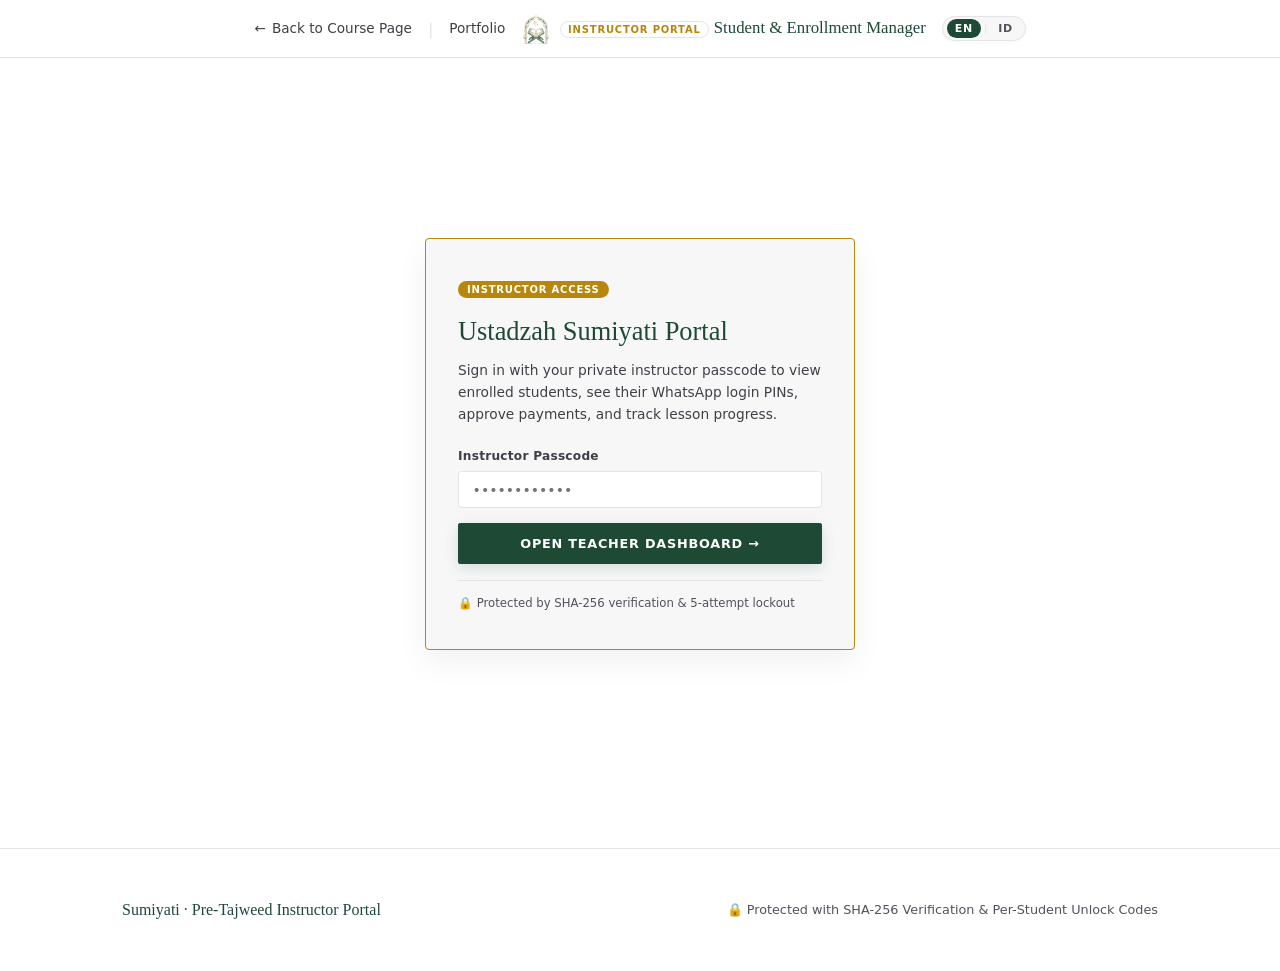
==== admin.html @ 85ea6e1b "Update brand logo to ornate emerald-and-gold mihrab Qur'an emblem across all pages and certificate" ====
<!doctype html>
<html lang="en">
<head>
  <meta charset="UTF-8" />
  <meta name="viewport" content="width=device-width, initial-scale=1.0, viewport-fit=cover" />
  <title id="adminPageTitle">Instructor Dashboard · Pre-Tajweed Class · Sumiyati</title>
  <meta name="robots" content="noindex, nofollow, noarchive" />
  <meta name="referrer" content="strict-origin-when-cross-origin" />
  <meta http-equiv="X-Content-Type-Options" content="nosniff" />
  <meta http-equiv="Content-Security-Policy" content="default-src 'self'; script-src 'self' 'unsafe-inline'; style-src 'self' 'unsafe-inline' https://fonts.googleapis.com; font-src 'self' https://fonts.gstatic.com; img-src 'self' data: https:; connect-src 'self' https://*.supabase.co https://ntfy.sh; frame-ancestors 'none'; base-uri 'self';" />
  <link rel="icon" type="image/png" href="sumiyati-logo.png" />
  <link rel="preconnect" href="https://fonts.googleapis.com" />
  <link rel="preconnect" href="https://fonts.gstatic.com" crossorigin />
  <link href="https://fonts.googleapis.com/css2?family=Amiri:ital,wght@0,400;0,700;1,400&family=Fraunces:ital,opsz,wght@0,9..144,300;0,9..144,400;0,9..144,600;1,9..144,300;1,9..144,400&family=Inter:wght@300;400;500;600&display=swap" rel="stylesheet" />
  <link rel="stylesheet" href="style.css?v=2" />
</head>
<body class="course-page">

  <!-- Top Navigation -->
  <header class="course-nav">
    <div class="wrap course-nav-inner">
      <div style="display:flex;align-items:center;gap:1rem;">
        <a href="tahsin-tajweed.html" class="back-link">
          <span class="back-arrow" aria-hidden="true">←</span>
          <span id="navBackCourse">Back to Course Page</span>
        </a>
        <span style="color:var(--border);">|</span>
        <a href="index.html" class="back-link" id="navBackHome">Portfolio</a>
      </div>

      <div class="course-header-title" style="display:flex;align-items:center;gap:.55rem;"><img src="sumiyati-logo.png" alt="Sumiyati Logo" style="width:30px;height:30px;object-fit:contain;" /><div>
        <span class="course-tag" id="adminTag">Instructor Portal</span>
        <span class="course-brand" id="adminBrand">Student &amp; Enrollment Manager</span></div></div>

      <div class="header-actions">
        <div class="lang-switcher" role="group" aria-label="Language Switcher">
          <button type="button" class="lang-btn" data-lang="en" onclick="setGlobalLang('en')">EN</button>
          <span class="lang-sep">|</span>
          <button type="button" class="lang-btn" data-lang="id" onclick="setGlobalLang('id')">ID</button>
        </div>
        <button type="button" id="adminLogoutBtn" class="btn-outline-sm" style="display:none;" onclick="handleAdminLogout()">
          Sign Out
        </button>
      </div>
    </div>
  </header>

  <main class="wrap course-container">

    <!-- 1. INSTRUCTOR LOGIN GATE -->
    <section id="adminLoginGate" class="admin-login-wrap" style="display:none;">
      <div class="admin-login-card">
        <span class="paywall-pill" id="loginBadge">Instructor Access</span>
        <h2 style="font-family:var(--ff-d);color:var(--green);font-weight:400;font-size:1.65rem;margin:.6rem 0 .4rem;" id="loginTitle">
          Ustadzah Sumiyati Portal
        </h2>
        <p style="font-size:.86rem;color:var(--sub);margin-bottom:1.35rem;" id="loginSub">
          Sign in with your private instructor passcode to view enrolled students, see their WhatsApp login PINs, approve payments, and track lesson progress.
        </p>

        <form onsubmit="handleAdminLogin(event)" autocomplete="off">
          <div class="auth-form-group">
            <label for="adminPinInput" id="loginPinLbl">Instructor Passcode</label>
            <input type="password" id="adminPinInput" class="auth-input" placeholder="••••••••••••" required autocomplete="current-password" />
          </div>
          <div id="adminLoginError" class="passcode-feedback error" style="margin-bottom:.75rem;"></div>
          <button type="submit" class="btn btn-primary" style="width:100%;" id="loginSubmitBtn">
            Open Teacher Dashboard →
          </button>
        </form>

        <div style="margin-top:1rem;padding-top:.85rem;border-top:1px solid var(--border);display:flex;justify-content:space-between;align-items:center;font-size:.73rem;color:var(--muted);">
          <span id="securityGateNote">🔒 Protected by SHA-256 verification &amp; 5-attempt lockout</span>
        </div>
      </div>
    </section>

    <!-- 2. MAIN TEACHER DASHBOARD -->
    <section id="adminDashboardContent" style="display:none;">

      <!-- Header Banner -->
      <div class="course-banner" style="margin-bottom:1.5rem;padding-bottom:1.5rem;">
        <p class="section-label" id="dashEyebrow">WhatsApp Student Roster &amp; Progress Tracking</p>
        <div class="banner-flex">
          <div>
            <h1 class="course-display" style="font-size:clamp(1.85rem, 3.8vw, 2.75rem);margin-bottom:.4rem;" id="dashTitle">
              Pre-Tajweed Student Dashboard
            </h1>
            <p class="course-sub" id="dashSub">
              Students register with their WhatsApp number &amp; 4-digit PIN. Approve full-course access (Rp 199.000) or send their login PIN &amp; personal unlock code via WhatsApp in one click.
            </p>
          </div>
          <div style="display:flex;gap:.6rem;flex-wrap:wrap;align-items:center;">
            <button type="button" class="btn btn-primary btn-sm" onclick="openAddStudentModal()" id="addStudentBtn">
              + Add Student (WhatsApp + PIN)
            </button>
            <a href="certificate.html" class="btn btn-secondary btn-sm" style="text-decoration:none;">🎓 Buat Sertifikat / Evaluasi</a><button type="button" class="btn btn-secondary btn-sm" onclick="exportStudentsCsv()" id="exportCsvBtn">
              📥 Export CSV
            </button>
            <button type="button" class="btn-outline-sm" onclick="openPasscodeModal()" id="changePinBtn">
              🔒 Change Passcode
            </button>
            <button type="button" class="btn-outline-sm" onclick="openCloudModal()" id="cloudSyncBtn">
              ☁️ Cloud Setup (Supabase)
            </button>
          </div>
        </div>

        <!-- 4 Summary Metrics Cards -->
        <div class="admin-stats-grid">
          <div class="admin-stat-card">
            <div class="admin-stat-num" id="statTotalStudents">0</div>
            <div class="admin-stat-lbl" id="statTotalLbl">Total Enrolled Students</div>
            <div class="admin-stat-sub" id="statTotalSub">Registered WhatsApp accounts</div>
          </div>
          <div class="admin-stat-card">
            <div class="admin-stat-num" id="statPaidStudents">0</div>
            <div class="admin-stat-lbl" id="statPaidLbl">Full Access (Paid)</div>
            <div class="admin-stat-sub" id="statRevenueSub">Est. Rp 0</div>
          </div>
          <div class="admin-stat-card">
            <div class="admin-stat-num" id="statPendingStudents" style="color:var(--gold);">0</div>
            <div class="admin-stat-lbl" id="statPendingLbl">Pending Approval</div>
            <div class="admin-stat-sub" id="statPendingSub">Awaiting payment check</div>
          </div>
          <div class="admin-stat-card">
            <div class="admin-stat-num" id="statAvgProgress">0%</div>
            <div class="admin-stat-lbl" id="statAvgLbl">Average Course Completion</div>
            <div class="admin-stat-sub" id="statGradSub">0 Certified Graduates</div>
          </div>
        </div>
      </div>

      <!-- Filter & Search Bar -->
      <div class="admin-toolbar">
        <div class="admin-filter-pills" role="tablist">
          <button type="button" class="admin-filter-pill active" data-filter="all" onclick="setRosterFilter('all')" id="filterAllBtn">All Students</button>
          <button type="button" class="admin-filter-pill" data-filter="pending" onclick="setRosterFilter('pending')" id="filterPendingBtn">⏳ Pending Approval</button>
          <button type="button" class="admin-filter-pill" data-filter="paid" onclick="setRosterFilter('paid')" id="filterPaidBtn">✨ Full Access (Paid)</button>
          <button type="button" class="admin-filter-pill" data-filter="free" onclick="setRosterFilter('free')" id="filterFreeBtn">🌱 Free Tier (Classes 1–6)</button>
        </div>
        <input type="search" id="rosterSearchInput" class="admin-search-input" placeholder="Search name, WhatsApp number, PIN, city..." oninput="renderStudentRoster()" />
      </div>

      <!-- Student Roster Table -->
      <div class="admin-table-wrap">
        <table class="admin-table">
          <thead>
            <tr>
              <th id="thStudent">Student Name &amp; Location</th>
              <th id="thContact">WhatsApp &amp; 4-Digit PIN</th>
              <th id="thStatus">Access Status</th>
              <th id="thProgress">Learning Progress (18 Classes)</th>
              <th id="thCheckpoints">Checkpoints &amp; Teacher Notes</th>
              <th id="thActions">Instructor Actions</th>
            </tr>
          </thead>
          <tbody id="rosterTableBody">
            <!-- Populated dynamically via JS -->
          </tbody>
        </table>
      </div>

    </section>

  </main>

  <!-- MODAL 1: ADD / EDIT STUDENT (WHATSAPP + 4-DIGIT PIN) -->
  <div id="studentEditOverlay" class="paywall-overlay" role="dialog" aria-modal="true">
    <div class="paywall-modal" style="max-width:500px;">
      <button type="button" class="paywall-close-btn" onclick="closeStudentModal()" aria-label="Close">✕</button>
      <span class="paywall-pill" id="modalModeBadge">Student Record</span>
      <h3 class="paywall-title" style="margin-top:.5rem;" id="modalStudentTitle">Manage Student</h3>

      <form onsubmit="handleSaveStudentModal(event)">
        <input type="hidden" id="editStudentId" />

        <div class="auth-form-row">
          <div class="auth-form-group">
            <label for="editStudentName" id="lblModalName">Full Name *</label>
            <input type="text" id="editStudentName" class="auth-input" required placeholder="e.g. Siti Rahmawati" />
          </div>
          <div class="auth-form-group">
            <label for="editStudentWa" id="lblModalWa">WhatsApp Number *</label>
            <input type="tel" id="editStudentWa" class="auth-input" required placeholder="e.g. 08123456789" />
          </div>
        </div>

        <div class="auth-form-row">
          <div class="auth-form-group">
            <label for="editStudentPin" id="lblModalPin">4-Digit Login PIN *</label>
            <div style="display:flex;gap:.4rem;">
              <input type="text" id="editStudentPin" class="auth-input" inputmode="numeric" maxlength="6" required placeholder="1234" style="letter-spacing:.2em;font-weight:700;text-align:center;" />
              <button type="button" class="btn-outline-sm" onclick="generateAdminModalPin()" title="Generate New 4-Digit PIN">🎲</button>
            </div>
          </div>
          <div class="auth-form-group">
            <label for="editStudentCity" id="lblModalCity">City / Country</label>
            <input type="text" id="editStudentCity" class="auth-input" placeholder="Jakarta, Indonesia" />
          </div>
        </div>

        <div class="auth-form-group">
          <label for="editStudentAccess" id="lblModalAccess">Course Enrollment Status</label>
          <select id="editStudentAccess" class="auth-input">
            <option value="free">🌱 Free Tier (Classes 01–06 Only)</option>
            <option value="pending">⏳ Pending Payment Approval (Rp 199.000)</option>
            <option value="paid">✨ Full Access Unlocked (Classes 01–18 + Checkpoints)</option>
          </select>
        </div>

        <div class="auth-form-row">
          <div class="auth-form-group">
            <label for="editStudentCp1" id="lblModalCp1">Checkpoint 1 (After Class 06)</label>
            <select id="editStudentCp1" class="auth-input">
              <option value="not_started">Not Submitted</option>
              <option value="submitted">⏳ Voice Note Submitted</option>
              <option value="passed">✅ Passed Checkpoint 1</option>
            </select>
          </div>
          <div class="auth-form-group">
            <label for="editStudentCp2" id="lblModalCp2">Checkpoint 2 (After Class 08)</label>
            <select id="editStudentCp2" class="auth-input">
              <option value="not_started">Not Submitted</option>
              <option value="submitted">⏳ Voice Note Submitted</option>
              <option value="passed">✅ Passed Checkpoint 2</option>
            </select>
          </div>
        </div>

        <div class="auth-form-group">
          <label for="editStudentNotes" id="lblModalNotes">Ustadzah's Talaqqi Notes &amp; Feedback</label>
          <textarea id="editStudentNotes" class="auth-input" rows="3" placeholder="Record makhraj progress, harakat notes, or payment receipt details..."></textarea>
        </div>

        <div style="display:flex;gap:.75rem;margin-top:1.25rem;">
          <button type="submit" class="btn btn-primary" style="flex:1;" id="btnSaveStudent">Save Student Record</button>
          <button type="button" class="btn btn-secondary" onclick="closeStudentModal()">Cancel</button>
        </div>
      </form>
    </div>
  </div>

  <!-- MODAL 2: SUPABASE FREE CLOUD SYNC SETUP -->
  <div id="cloudSetupOverlay" class="paywall-overlay" role="dialog" aria-modal="true">
    <div class="paywall-modal" style="max-width:540px;">
      <button type="button" class="paywall-close-btn" onclick="closeCloudModal()" aria-label="Close">✕</button>
      <span class="paywall-pill">Optional Cloud Database</span>
      <h3 class="paywall-title" style="margin-top:.5rem;">Connect Free Supabase Database</h3>
      <p class="paywall-lead" style="margin-bottom:1rem;">
        By default, student accounts work immediately on this browser. To sync students across all devices worldwide for $0/month, paste your free <strong>Supabase Project URL</strong> and <strong>Anon Key</strong> below.
      </p>

      <form onsubmit="handleSaveCloudConfig(event)">
        <div class="auth-form-group">
          <label for="supaUrlInput">Supabase Project URL</label>
          <input type="url" id="supaUrlInput" class="auth-input" placeholder="https://xyzcompany.supabase.co" />
        </div>
        <div class="auth-form-group">
          <label for="supaKeyInput">Supabase Anon Public Key</label>
          <input type="text" id="supaKeyInput" class="auth-input" placeholder="eyJhbGciOiJIUzI1NiIsInR5cCI6..." />
        </div>

        <details style="margin-bottom:1rem;font-size:.78rem;color:var(--sub);background:var(--bg);padding:.75rem;border:1px solid var(--border);border-radius:3px;">
          <summary style="cursor:pointer;font-weight:600;color:var(--green);">View SQL Table Script (Run once in Supabase SQL Editor)</summary>
          <pre style="margin-top:.6rem;padding:.6rem;background:#1c1a17;color:#faf7f2;border-radius:2px;overflow-x:auto;font-size:.72rem;">create table if not exists public.students (
  id text primary key,
  name text not null,
  whatsapp text unique,
  pin text not null,
  city text,
  access_status text default 'free',
  completed_classes jsonb default '[1]'::jsonb,
  current_lesson int default 1,
  cp1_status text default 'not_started',
  cp2_status text default 'not_started',
  notes text,
  joined_at timestamptz default now(),
  last_active timestamptz default now()
);
alter table public.students enable row level security;
create policy "Allow public read/write" on public.students for all using (true) with check (true);</pre>
        </details>

        <div id="cloudSaveFeedback" class="passcode-feedback"></div>

        <div style="display:flex;gap:.75rem;margin-top:1rem;">
          <button type="submit" class="btn btn-primary" style="flex:1;">Save Cloud Connection</button>
          <button type="button" class="btn btn-secondary" onclick="closeCloudModal()">Close</button>
        </div>
      </form>
    </div>
  </div>

  <!-- MODAL 3: CHANGE INSTRUCTOR PASSCODE -->
  <div id="changePasscodeOverlay" class="paywall-overlay" role="dialog" aria-modal="true">
    <div class="paywall-modal" style="max-width:440px;">
      <button type="button" class="paywall-close-btn" onclick="closePasscodeModal()" aria-label="Close">✕</button>
      <span class="paywall-pill">Security Settings</span>
      <h3 class="paywall-title" style="margin-top:.5rem;">Change Instructor Passcode</h3>
      <p class="paywall-lead" style="margin-bottom:1rem;">
        Your passcode is hashed with SHA-256 and never stored in plaintext.
      </p>

      <form onsubmit="handleChangePasscode(event)" autocomplete="off">
        <div class="auth-form-group">
          <label for="currentAdminPinInput">Current Passcode *</label>
          <input type="password" id="currentAdminPinInput" class="auth-input" required placeholder="••••••••" />
        </div>
        <div class="auth-form-group">
          <label for="newAdminPinInput">New Passcode (Min. 6 characters) *</label>
          <input type="password" id="newAdminPinInput" class="auth-input" minlength="6" required placeholder="Enter new strong passcode" />
        </div>
        <div id="passcodeChangeFeedback" class="passcode-feedback"></div>
        <div style="display:flex;gap:.75rem;margin-top:1rem;">
          <button type="submit" class="btn btn-primary" style="flex:1;">Update Passcode</button>
          <button type="button" class="btn btn-secondary" onclick="closePasscodeModal()">Close</button>
        </div>
      </form>
    </div>
  </div>

  <!-- Footer -->
  <footer>
    <div class="wrap" style="display:flex;justify-content:space-between;align-items:center;flex-wrap:wrap;gap:1rem;width:100%;">
      <p class="name">Sumiyati · Pre-Tajweed Instructor Portal</p>
      <p class="meta">🔒 Protected with SHA-256 Verification &amp; Per-Student Unlock Codes</p>
    </div>
  </footer>

  <script src="course-auth.js?v=7"></script>
  <script>
    let currentLang = localStorage.getItem('sumiyati_lang') || 'en';
    let currentFilter = 'all';

    const adminI18n = {
      en: {
        nav_back_course: "Back to Course Page",
        nav_back_home: "Portfolio",
        admin_tag: "Instructor Portal",
        admin_brand: "Student & Enrollment Manager",
        sign_out: "Sign Out",
        login_badge: "Instructor Access",
        login_title: "Ustadzah Sumiyati Portal",
        login_sub: "Sign in with your private instructor passcode to view enrolled students, see their WhatsApp login PINs, approve payments, and track lesson progress.",
        login_pin_lbl: "Instructor Passcode",
        login_submit: "Open Teacher Dashboard →",
        login_err: "Invalid instructor passcode.",
        dash_eyebrow: "WhatsApp Student Roster & Progress Tracking",
        dash_title: "Pre-Tajweed Student Dashboard",
        dash_sub: "Students register with their WhatsApp number & 4-digit PIN. Approve full-course access (Rp 199.000) or send their login PIN & personal unlock code via WhatsApp in one click.",
        btn_add_student: "+ Add Student (WhatsApp + PIN)",
        btn_export_csv: "📥 Export CSV",
        btn_cloud: "☁️ Cloud Setup (Supabase)",
        stat_total_lbl: "Total Enrolled Students",
        stat_total_sub: "Registered WhatsApp accounts",
        stat_paid_lbl: "Full Access (Paid)",
        stat_pending_lbl: "Pending Approval",
        stat_pending_sub: "Awaiting payment check",
        stat_avg_lbl: "Average Course Completion",
        filter_all: "All Students",
        filter_pending: "⏳ Pending Approval",
        filter_paid: "✨ Full Access (Paid)",
        filter_free: "🌱 Free Tier (Classes 1–6)",
        search_placeholder: "Search name, WhatsApp number, PIN, city...",
        th_student: "Student Name & Location",
        th_contact: "WhatsApp, PIN & Personal Code",
        th_status: "Access Status",
        th_progress: "Learning Progress (18 Classes)",
        th_checkpoints: "Checkpoints & Teacher Notes",
        th_actions: "Instructor Actions",
        status_paid: "✨ FULL ACCESS",
        status_pending: "⏳ PENDING PAYMENT",
        status_free: "🌱 FREE TIER",
        btn_approve: "✅ Approve Full Access",
        btn_send_code: "📲 Send PIN & Code via WA",
        btn_edit_notes: "✏️ Grade / PIN",
        cp_not_started: "Not Submitted",
        cp_submitted: "⏳ Submitted",
        cp_passed: "✅ Passed",
        currently_on: "Currently on Class",
        joined_lbl: "Joined:"
      },
      id: {
        nav_back_course: "Kembali ke Halaman Kelas",
        nav_back_home: "Portofolio",
        admin_tag: "Portal Pengajar",
        admin_brand: "Manajemen Santri & Pendaftaran",
        sign_out: "Keluar",
        login_badge: "Akses Ustadzah",
        login_title: "Portal Pengajar Ustadzah Sumiyati",
        login_sub: "Masukkan kode akses pengajar untuk melihat daftar santri, nomor WhatsApp & PIN 4 angka mereka, serta menyetujui pendaftaran akses penuh.",
        login_pin_lbl: "Kode Akses Pengajar",
        login_submit: "Buka Dashboard Pengajar →",
        login_err: "Kode akses pengajar tidak sesuai.",
        dash_eyebrow: "Daftar Santri WhatsApp & Pemantauan Progres",
        dash_title: "Dashboard Santri Kelas Pra-Tajwid",
        dash_sub: "Santri mendaftar menggunakan Nomor WhatsApp & PIN 4 angka. Setujui akses penuh (Rp 199.000) atau kirimkan PIN & kode akses unik mereka via WhatsApp dengan 1 klik.",
        btn_add_student: "+ Tambah Santri (WA + PIN)",
        btn_export_csv: "📥 Unduh CSV / Excel",
        btn_cloud: "☁️ Sinkronisasi Cloud",
        stat_total_lbl: "Total Santri Terdaftar",
        stat_total_sub: "Akun WhatsApp terdaftar",
        stat_paid_lbl: "Akses Penuh (Lunas)",
        stat_pending_lbl: "Menunggu Konfirmasi",
        stat_pending_sub: "Menunggu verifikasi transfer",
        stat_avg_lbl: "Rata-rata Penyelesaian Kelas",
        filter_all: "Semua Santri",
        filter_pending: "⏳ Menunggu Konfirmasi",
        filter_paid: "✨ Akses Penuh (Lunas)",
        filter_free: "🌱 Kelas Gratis (01–06)",
        search_placeholder: "Cari nama, nomor WhatsApp, PIN, kota...",
        th_student: "Nama Santri & Kota",
        th_contact: "Nomor WA, PIN & Kode Unik",
        th_status: "Status Akses",
        th_progress: "Progres Belajar (18 Kelas)",
        th_checkpoints: "Checkpoint & Catatan Ustadzah",
        th_actions: "Tindakan Pengajar",
        status_paid: "✨ AKSES PENUH",
        status_pending: "⏳ MENUNGGU VERIFIKASI",
        status_free: "🌱 KELAS GRATIS",
        btn_approve: "✅ Setujui Akses Penuh",
        btn_send_code: "📲 Kirim PIN & Kode via WA",
        btn_edit_notes: "✏️ Nilai / PIN",
        cp_not_started: "Belum Setor",
        cp_submitted: "⏳ Menunggu Koreksi",
        cp_passed: "✅ Lulus",
        currently_on: "Sedang di Kelas",
        joined_lbl: "Daftar:"
      }
    };

    function setGlobalLang(lang) {
      if (!adminI18n[lang]) return;
      currentLang = lang;
      localStorage.setItem('sumiyati_lang', lang);
      document.documentElement.lang = lang;

      document.querySelectorAll('.lang-btn').forEach(btn => {
        btn.classList.toggle('active', btn.dataset.lang === lang);
      });

      const t = adminI18n[lang];
      document.getElementById('navBackCourse').textContent = t.nav_back_course;
      document.getElementById('navBackHome').textContent = t.nav_back_home;
      document.getElementById('adminTag').textContent = t.admin_tag;
      document.getElementById('adminBrand').textContent = t.admin_brand;
      document.getElementById('adminLogoutBtn').textContent = t.sign_out;

      document.getElementById('loginBadge').textContent = t.login_badge;
      document.getElementById('loginTitle').textContent = t.login_title;
      document.getElementById('loginSub').textContent = t.login_sub;
      document.getElementById('loginPinLbl').textContent = t.login_pin_lbl;
      document.getElementById('loginSubmitBtn').textContent = t.login_submit;

      document.getElementById('dashEyebrow').textContent = t.dash_eyebrow;
      document.getElementById('dashTitle').textContent = t.dash_title;
      document.getElementById('dashSub').textContent = t.dash_sub;
      document.getElementById('addStudentBtn').textContent = t.btn_add_student;
      document.getElementById('exportCsvBtn').textContent = t.btn_export_csv;
      document.getElementById('cloudSyncBtn').textContent = t.btn_cloud;

      document.getElementById('statTotalLbl').textContent = t.stat_total_lbl;
      document.getElementById('statTotalSub').textContent = t.stat_total_sub;
      document.getElementById('statPaidLbl').textContent = t.stat_paid_lbl;
      document.getElementById('statPendingLbl').textContent = t.stat_pending_lbl;
      document.getElementById('statPendingSub').textContent = t.stat_pending_sub;
      document.getElementById('statAvgLbl').textContent = t.stat_avg_lbl;

      document.getElementById('filterAllBtn').textContent = t.filter_all;
      document.getElementById('filterPendingBtn').textContent = t.filter_pending;
      document.getElementById('filterPaidBtn').textContent = t.filter_paid;
      document.getElementById('filterFreeBtn').textContent = t.filter_free;
      document.getElementById('rosterSearchInput').placeholder = t.search_placeholder;

      document.getElementById('thStudent').textContent = t.th_student;
      document.getElementById('thContact').textContent = t.th_contact;
      document.getElementById('thStatus').textContent = t.th_status;
      document.getElementById('thProgress').textContent = t.th_progress;
      document.getElementById('thCheckpoints').textContent = t.th_checkpoints;
      document.getElementById('thActions').textContent = t.th_actions;

      if (SumiyatiAuth.isAdminLoggedIn()) {
        renderStudentRoster();
      }
    }

    function generateAdminModalPin() {
      document.getElementById('editStudentPin').value = String(Math.floor(1000 + Math.random() * 9000));
    }

    function checkAuthGate() {
      const loggedIn = SumiyatiAuth.isAdminLoggedIn();
      document.getElementById('adminLoginGate').style.display = loggedIn ? 'none' : 'flex';
      document.getElementById('adminDashboardContent').style.display = loggedIn ? 'block' : 'none';
      document.getElementById('adminLogoutBtn').style.display = loggedIn ? 'inline-flex' : 'none';
      if (loggedIn) {
        renderStudentRoster();
        if (SumiyatiAuth.pullFromSupabaseIfConfigured) {
          SumiyatiAuth.pullFromSupabaseIfConfigured().then(() => renderStudentRoster());
        }
      }
    }

    function handleAdminLogin(e) {
      e.preventDefault();
      const pin = document.getElementById('adminPinInput').value;
      const errEl = document.getElementById('adminLoginError');
      const res = SumiyatiAuth.loginAdmin(pin);
      if (res && res.ok) {
        errEl.style.display = 'none';
        document.getElementById('adminPinInput').value = '';
        checkAuthGate();
      } else {
        if (res && res.error === 'rate_limited') {
          errEl.textContent = currentLang === 'id'
            ? `Terlalu banyak percobaan gagal. Silakan tunggu ${res.waitSeconds} detik.`
            : `Too many failed attempts. Locked for ${res.waitSeconds} seconds.`;
        } else {
          const rem = res && typeof res.remainingAttempts === 'number' ? ` (${res.remainingAttempts} attempts left)` : '';
          errEl.textContent = adminI18n[currentLang].login_err + rem;
        }
        errEl.style.display = 'block';
      }
    }

    function handleAdminLogout() {
      SumiyatiAuth.logoutAdmin();
      checkAuthGate();
    }

    function openPasscodeModal() {
      document.getElementById('currentAdminPinInput').value = '';
      document.getElementById('newAdminPinInput').value = '';
      document.getElementById('passcodeChangeFeedback').style.display = 'none';
      document.getElementById('changePasscodeOverlay').classList.add('active');
    }

    function closePasscodeModal() {
      document.getElementById('changePasscodeOverlay').classList.remove('active');
    }

    function handleChangePasscode(e) {
      e.preventDefault();
      const cur = document.getElementById('currentAdminPinInput').value;
      const next = document.getElementById('newAdminPinInput').value;
      const fb = document.getElementById('passcodeChangeFeedback');
      const res = SumiyatiAuth.changeAdminPasscode(cur, next);
      if (res.ok) {
        fb.className = 'passcode-feedback success';
        fb.textContent = currentLang === 'id'
          ? '✓ Kode akses pengajar berhasil diperbarui!'
          : '✓ Instructor passcode updated and hashed!';
        fb.style.display = 'block';
        setTimeout(() => closePasscodeModal(), 1000);
      } else {
        fb.className = 'passcode-feedback error';
        fb.textContent = res.error === 'wrong_current'
          ? (currentLang === 'id' ? 'Kode akses saat ini salah.' : 'Current passcode is incorrect.')
          : (currentLang === 'id' ? 'Kode baru minimal 6 karakter.' : 'New passcode must be at least 6 characters.');
        fb.style.display = 'block';
      }
    }

    function setRosterFilter(filter) {
      currentFilter = filter;
      document.querySelectorAll('.admin-filter-pill').forEach(btn => {
        btn.classList.toggle('active', btn.dataset.filter === filter);
      });
      renderStudentRoster();
    }

    function formatShortDate(iso) {
      if (!iso) return '-';
      try {
        const d = new Date(iso);
        return d.toLocaleDateString(currentLang === 'id' ? 'id-ID' : 'en-GB', {
          day: 'numeric', month: 'short', year: 'numeric'
        });
      } catch (e) {
        return iso;
      }
    }

    function renderStudentRoster() {
      if (!SumiyatiAuth.isAdminLoggedIn()) return;
      const students = SumiyatiAuth.getAllStudents();
      const t = adminI18n[currentLang];
      const query = (document.getElementById('rosterSearchInput')?.value || '').trim().toLowerCase();

      // Update Summary Stats
      const total = students.length;
      const paidCount = students.filter(s => s.accessStatus === 'paid').length;
      const pendingCount = students.filter(s => s.accessStatus === 'pending').length;
      const gradCount = students.filter(s => s.cp1Status === 'passed' && s.cp2Status === 'passed').length;

      const totalCompletedLessons = students.reduce((acc, s) => acc + (s.completedClasses ? s.completedClasses.length : 0), 0);
      const avgPct = total > 0 ? Math.round((totalCompletedLessons / (total * 18)) * 100) : 0;

      document.getElementById('statTotalStudents').textContent = total;
      document.getElementById('statPaidStudents').textContent = paidCount;
      document.getElementById('statRevenueSub').textContent = `Rp ${(paidCount * 199000).toLocaleString('id-ID')}`;
      document.getElementById('statPendingStudents').textContent = pendingCount;
      document.getElementById('statAvgProgress').textContent = `${avgPct}%`;
      document.getElementById('statGradSub').textContent = currentLang === 'id'
        ? `${gradCount} Santri Lulus Penuh`
        : `${gradCount} Certified Graduates`;

      // Filter list
      const filtered = students.filter(s => {
        if (currentFilter !== 'all' && s.accessStatus !== currentFilter) return false;
        if (!query) return true;
        return (
          (s.name || '').toLowerCase().includes(query) ||
          (s.whatsapp || '').toLowerCase().includes(query) ||
          (s.pin || '').toLowerCase().includes(query) ||
          (s.city || '').toLowerCase().includes(query)
        );
      });

      const tbody = document.getElementById('rosterTableBody');
      tbody.innerHTML = '';

      if (filtered.length === 0) {
        tbody.innerHTML = `
          <tr>
            <td colspan="6" style="text-align:center;padding:2.5rem;color:var(--muted);">
              No matching student records found.
            </td>
          </tr>
        `;
        return;
      }

      filtered.forEach(s => {
        const completedCount = Array.isArray(s.completedClasses) ? s.completedClasses.length : 1;
        const pct = Math.round((completedCount / 18) * 100);
        const displayWa = SumiyatiAuth.formatDisplayPhone(s.whatsapp);
        const personalUnlockCode = SumiyatiAuth.getStudentPersonalCode(s.whatsapp);

        let statusBadge = '';
        if (s.accessStatus === 'paid') {
          statusBadge = `<span class="status-pill status-paid">${t.status_paid}</span>`;
        } else if (s.accessStatus === 'pending') {
          statusBadge = `<span class="status-pill status-pending">${t.status_pending}</span>`;
        } else {
          statusBadge = `<span class="status-pill status-free">${t.status_free}</span>`;
        }

        const cpLabelMap = {
          not_started: t.cp_not_started,
          submitted: t.cp_submitted,
          passed: t.cp_passed
        };

        // Pre-filled WhatsApp message from Ustadzah Sumiyati to this student with their personal unlock code
        const waPinAndAccessMsg = currentLang === 'id'
          ? `Assalamu'alaikum ${s.name}, berikut informasi akun belajar Kelas Pra-Tajwid Anda:\n\n📱 Nomor WA Login: ${displayWa}\n🔑 PIN Login (4 Angka): ${s.pin}\n🔓 Kode Buka Kelas 07-18 (Khusus Nomor Anda): ${personalUnlockCode}\n\nSelamat belajar dan semoga diberkahi Allah! — Ustadzah Sumiyati`
          : `Assalamu'alaikum ${s.name}, here are your Pre-Tajweed Class login details:\n\n📱 Login WhatsApp: ${displayWa}\n🔑 4-Digit Login PIN: ${s.pin}\n🔓 Personal Unlock Code (Bound to your WhatsApp): ${personalUnlockCode}\n\nHappy learning! — Ustadzah Sumiyati`;

        const waUrl = s.whatsapp
          ? `https://wa.me/${s.whatsapp.replace(/[^0-9]/g, '')}?text=${encodeURIComponent(waPinAndAccessMsg)}`
          : '#';

        const tr = document.createElement('tr');
        tr.innerHTML = `
          <td>
            <div style="font-weight:600;color:var(--green);font-size:.92rem;">${escapeHtml(s.name)}</div>
            <div style="font-size:.76rem;color:var(--sub);">${escapeHtml(s.city || 'Indonesia')}</div>
            <div style="font-size:.7rem;color:var(--muted);margin-top:2px;">${t.joined_lbl} ${formatShortDate(s.joinedAt)}</div>
          </td>
          <td>
            ${s.whatsapp ? `<div><a href="${waUrl}" target="_blank" rel="noopener" style="color:var(--green);font-weight:700;text-decoration:underline;font-size:.88rem;">📱 ${escapeHtml(displayWa)}</a></div>` : ''}
            <div style="margin-top:4px;display:flex;gap:4px;flex-wrap:wrap;">
              <span style="display:inline-block;background:var(--bg);border:1px solid var(--border);padding:2px 6px;border-radius:4px;font-size:.73rem;font-weight:700;color:var(--fg);">
                🔑 PIN: <span style="color:var(--green);">${escapeHtml(s.pin)}</span>
              </span>
              <span style="display:inline-block;background:var(--bg);border:1px solid var(--border);padding:2px 6px;border-radius:4px;font-size:.72rem;font-weight:600;color:var(--sub);" title="Personal Unlock Code bound to this student's WhatsApp">
                🔓 ${escapeHtml(personalUnlockCode)}
              </span>
            </div>
          </td>
          <td>
            ${statusBadge}
          </td>
          <td>
            <div style="font-weight:600;font-size:.8rem;">${completedCount} / 18 Classes (${pct}%)</div>
            <div class="progress-mini-bar"><div class="progress-mini-fill" style="width:${pct}%;"></div></div>
            <div style="font-size:.73rem;color:var(--muted);">
              ${t.currently_on} <strong>0${s.currentLesson || 1}</strong>
            </div>
          </td>
          <td style="max-width:240px;">
            <div style="font-size:.75rem;margin-bottom:3px;">
              <strong>CP 1:</strong> ${cpLabelMap[s.cp1Status] || t.cp_not_started} &nbsp;|&nbsp;
              <strong>CP 2:</strong> ${cpLabelMap[s.cp2Status] || t.cp_not_started}
            </div>
            ${s.notes ? `<div style="font-size:.75rem;color:var(--sub);background:var(--bg);padding:.35rem .5rem;border-left:2px solid var(--gold);border-radius:2px;">${escapeHtml(s.notes)}</div>` : `<span style="font-size:.72rem;color:var(--muted);font-style:italic;">No notes yet</span>`}
          </td>
          <td>
            ${s.accessStatus !== 'paid' ? `
              <button type="button" class="admin-action-btn approve" onclick="quickApproveStudent('${escapeHtml(s.id)}')">
                ${t.btn_approve}
              </button>
            ` : ''}
            ${s.whatsapp ? `
              <a href="${waUrl}" target="_blank" rel="noopener" class="admin-action-btn wa">
                ${t.btn_send_code}
              </a>
            ` : ''}
            <a href="certificate.html?sid=${encodeURIComponent(s.id)}&name=${encodeURIComponent(s.name)}&city=${encodeURIComponent(s.city || 'Indonesia')}&phone=${encodeURIComponent(s.whatsapp || '')}" class="admin-action-btn" style="text-decoration:none;">🎓 Sertifikat</a><button type="button" class="admin-action-btn" onclick="openEditStudentModal('${escapeHtml(s.id)}')">
              ${t.btn_edit_notes}
            </button>
            <button type="button" class="admin-action-btn" onclick="handleDeleteStudent('${escapeHtml(s.id)}')" title="Delete student">
              🗑️
            </button>
          </td>
        `;
        tbody.appendChild(tr);
      });
    }

    function escapeHtml(str) {
      return String(str || '')
        .replace(/&/g, '&amp;')
        .replace(/</g, '&lt;')
        .replace(/>/g, '&gt;')
        .replace(/"/g, '&quot;')
        .replace(/'/g, '&#39;');
    }

    function quickApproveStudent(studentId) {
      SumiyatiAuth.setStudentAccessStatus(studentId, 'paid');
      renderStudentRoster();
    }

    function openAddStudentModal() {
      document.getElementById('editStudentId').value = '';
      document.getElementById('modalStudentTitle').textContent = currentLang === 'id' ? 'Tambah Santri Baru (WA + PIN)' : 'Add New Student (WhatsApp + PIN)';
      document.getElementById('editStudentName').value = '';
      document.getElementById('editStudentWa').value = '';
      document.getElementById('editStudentPin').value = String(Math.floor(1000 + Math.random() * 9000));
      document.getElementById('editStudentCity').value = '';
      document.getElementById('editStudentAccess').value = 'paid';
      document.getElementById('editStudentCp1').value = 'not_started';
      document.getElementById('editStudentCp2').value = 'not_started';
      document.getElementById('editStudentNotes').value = '';
      document.getElementById('studentEditOverlay').classList.add('active');
    }

    function openEditStudentModal(studentId) {
      const students = SumiyatiAuth.getAllStudents();
      const s = students.find(item => item.id === studentId);
      if (!s) return;

      document.getElementById('editStudentId').value = s.id;
      document.getElementById('modalStudentTitle').textContent = s.name;
      document.getElementById('editStudentName').value = s.name || '';
      document.getElementById('editStudentWa').value = SumiyatiAuth.formatDisplayPhone(s.whatsapp || '');
      document.getElementById('editStudentPin').value = s.pin || '';
      document.getElementById('editStudentCity').value = s.city || '';
      document.getElementById('editStudentAccess').value = s.accessStatus || 'free';
      document.getElementById('editStudentCp1').value = s.cp1Status || 'not_started';
      document.getElementById('editStudentCp2').value = s.cp2Status || 'not_started';
      document.getElementById('editStudentNotes').value = s.notes || '';
      document.getElementById('studentEditOverlay').classList.add('active');
    }

    function closeStudentModal() {
      document.getElementById('studentEditOverlay').classList.remove('active');
    }

    function handleSaveStudentModal(e) {
      e.preventDefault();
      const id = document.getElementById('editStudentId').value;
      const name = document.getElementById('editStudentName').value;
      const whatsapp = document.getElementById('editStudentWa').value;
      const pin = document.getElementById('editStudentPin').value;
      const city = document.getElementById('editStudentCity').value;
      const accessStatus = document.getElementById('editStudentAccess').value;
      const cp1Status = document.getElementById('editStudentCp1').value;
      const cp2Status = document.getElementById('editStudentCp2').value;
      const notes = document.getElementById('editStudentNotes').value;

      if (!id) {
        const created = SumiyatiAuth.addStudentManually({ name, whatsapp, pin, city, accessStatus, notes });
        if (created) {
          SumiyatiAuth.updateStudentEvaluation(created.id, { cp1Status, cp2Status, notes });
        }
      } else {
        SumiyatiAuth.updateStudentRecord(id, {
          name,
          whatsapp,
          pin,
          city,
          accessStatus,
          cp1Status,
          cp2Status,
          notes
        });
        SumiyatiAuth.setStudentAccessStatus(id, accessStatus);
      }
      closeStudentModal();
      renderStudentRoster();
    }

    function handleDeleteStudent(studentId) {
      const msg = currentLang === 'id'
        ? 'Hapus data santri ini dari daftar?'
        : 'Remove this student record from the roster?';
      if (confirm(msg)) {
        SumiyatiAuth.deleteStudent(studentId);
        renderStudentRoster();
      }
    }

    // Prevent CSV Formula Injection (=, +, -, @)
    function sanitizeCsvCell(val) {
      let s = String(val ?? '').replace(/"/g, '""');
      if (/^[=+\-@\t\r]/.test(s)) {
        s = "'" + s;
      }
      return `"${s}"`;
    }

    function exportStudentsCsv() {
      if (!SumiyatiAuth.isAdminLoggedIn()) return;
      const students = SumiyatiAuth.getAllStudents();
      const headers = ['ID', 'Name', 'WhatsApp', '4-Digit PIN', 'Personal Unlock Code', 'City', 'Access Status', 'Current Class', 'Completed Count', 'Checkpoint 1', 'Checkpoint 2', 'Notes', 'Joined Date'];
      const rows = students.map(s => [
        sanitizeCsvCell(s.id),
        sanitizeCsvCell(s.name),
        sanitizeCsvCell(SumiyatiAuth.formatDisplayPhone(s.whatsapp || '')),
        sanitizeCsvCell(s.pin),
        sanitizeCsvCell(SumiyatiAuth.getStudentPersonalCode(s.whatsapp)),
        sanitizeCsvCell(s.city),
        sanitizeCsvCell(s.accessStatus),
        Number(s.currentLesson) || 1,
        Array.isArray(s.completedClasses) ? s.completedClasses.length : 1,
        sanitizeCsvCell(s.cp1Status || 'not_started'),
        sanitizeCsvCell(s.cp2Status || 'not_started'),
        sanitizeCsvCell(s.notes),
        sanitizeCsvCell(s.joinedAt || '')
      ]);

      const csvContent = 'data:text/csv;charset=utf-8,' + [headers.join(','), ...rows.map(r => r.join(','))].join('\n');
      const encodedUri = encodeURI(csvContent);
      const link = document.createElement('a');
      link.setAttribute('href', encodedUri);
      link.setAttribute('download', `sumiyati_pretajweed_students_${new Date().toISOString().slice(0,10)}.csv`);
      document.body.appendChild(link);
      link.click();
      document.body.removeChild(link);
    }

    function openCloudModal() {
      const cfg = SumiyatiAuth.getSupabaseConfig();
      document.getElementById('supaUrlInput').value = cfg?.url || '';
      document.getElementById('supaKeyInput').value = cfg?.anonKey || '';
      document.getElementById('cloudSaveFeedback').style.display = 'none';
      document.getElementById('cloudSetupOverlay').classList.add('active');
    }

    function closeCloudModal() {
      document.getElementById('cloudSetupOverlay').classList.remove('active');
    }

    function handleSaveCloudConfig(e) {
      e.preventDefault();
      const url = document.getElementById('supaUrlInput').value;
      const key = document.getElementById('supaKeyInput').value;
      SumiyatiAuth.setSupabaseConfig(url, key);
      const fb = document.getElementById('cloudSaveFeedback');
      fb.className = 'passcode-feedback success';
      fb.textContent = url ? '✓ Supabase Cloud configuration saved & synced!' : '✓ Reverted to browser storage mode.';
      fb.style.display = 'block';
    }

    // Real-time cross-tab sync so new student registrations in another tab appear immediately
    window.addEventListener('storage', () => {
      if (SumiyatiAuth.isAdminLoggedIn()) {
        renderStudentRoster();
      }
    });
    window.addEventListener('focus', () => {
      if (SumiyatiAuth.isAdminLoggedIn()) {
        renderStudentRoster();
        if (SumiyatiAuth.pullFromSupabaseIfConfigured) {
          SumiyatiAuth.pullFromSupabaseIfConfigured().then(() => renderStudentRoster());
        }
      }
    });
    document.addEventListener('visibilitychange', () => {
      if (!document.hidden && SumiyatiAuth.isAdminLoggedIn()) {
        renderStudentRoster();
        if (SumiyatiAuth.pullFromSupabaseIfConfigured) {
          SumiyatiAuth.pullFromSupabaseIfConfigured().then(() => renderStudentRoster());
        }
      }
    });
    if (window.SumiyatiAuth && SumiyatiAuth.onRosterChange) {
      SumiyatiAuth.onRosterChange(() => {
        if (SumiyatiAuth.isAdminLoggedIn()) {
          renderStudentRoster();
        }
      });
    }

    // Initialize
    setGlobalLang(currentLang);
    checkAuthGate();
  </script>
</body>
</html>
---- style.css ----
*, *::before, *::after {
  box-sizing: border-box;
  margin: 0;
  padding: 0;
  -webkit-tap-highlight-color: transparent;
}

    :root {
      --bg:       #ffffff;
      --fg:       #18181b;
      --card:     #f7f7f8;
      --card-hover: #efefef;
      --green:    #1e4a35;
      --green-light: #2d6a4f;
      --green-fg: #ffffff;
      --muted:    #52525b; /* enhanced contrast for WCAG AA compliance (>5:1) */
      --sub:      #3f3f46;
      --border:   #e4e4e7;
      --gold:     #b8860b;
      --gold-light: #dfa82c;
      --ff-d: 'Fraunces', Georgia, serif;
      --ff-b: 'Inter', system-ui, -apple-system, sans-serif;
      --ff-ar: 'Amiri', serif;
    }

    :focus-visible {
      outline: 2px solid var(--gold);
      outline-offset: 3px;
    }

    html { scroll-behavior: smooth; }

    body {
      background: var(--bg);
      color: var(--fg);
      font-family: var(--ff-b);
      font-size: 16px;
      line-height: 1.6;
      -webkit-font-smoothing: antialiased;
      overflow-x: hidden;
      -webkit-overflow-scrolling: touch;
    }

    ::selection { background: var(--green); color: var(--green-fg); }

    ::-webkit-scrollbar { width: 6px; }
    ::-webkit-scrollbar-track { background: var(--bg); }
    ::-webkit-scrollbar-thumb { background: var(--border); border-radius: 3px; }
    ::-webkit-scrollbar-thumb:hover { background: var(--muted); }

    a { text-decoration: none; color: inherit; }

    /* ── Layout helpers ── */
    .wrap { max-width: 1100px; margin: 0 auto; padding: 0 2rem; }
    .divider { height: 1px; background: var(--border); max-width: 1100px; margin: 0 auto; }
    .divider-inner { height: 1px; background: var(--border); }

    .section-label {
      font-family: var(--ff-b);
      font-size: 11px;
      font-weight: 600;
      letter-spacing: .14em;
      text-transform: uppercase;
      color: var(--muted);
      margin-bottom: 1.25rem;
      display: flex;
      align-items: center;
      gap: .5rem;
    }
    .section-label::before {
      content: '';
      display: inline-block;
      width: 16px;
      height: 1px;
      background: var(--gold);
    }

    /* ── Nav ── */
    header {
      position: fixed; top: 0; left: 0; right: 0; z-index: 100;
      display: flex; align-items: center; justify-content: space-between;
      padding: max(1rem, env(safe-area-inset-top, 1rem)) 2rem 1rem;
      background: rgba(255, 255, 255, 0.94);
      backdrop-filter: blur(10px);
      -webkit-backdrop-filter: blur(10px);
      border-bottom: 1px solid var(--border);
      transition: all .25s ease;
    }

    header .logo {
      font-family: var(--ff-d);
      font-weight: 400;
      color: var(--green);
      font-size: 1.15rem;
      letter-spacing: -0.01em;
      display: flex;
      align-items: center;
      gap: 0.5rem;
    }

    header .logo .tag {
      font-family: var(--ff-b);
      font-size: 10px;
      letter-spacing: 0.08em;
      text-transform: uppercase;
      color: var(--gold);
      border: 1px solid var(--border);
      padding: 2px 7px;
      border-radius: 12px;
      font-weight: 500;
    }

    header nav { display: flex; gap: 2rem; align-items: center; }

    header nav a {
      font-size: 11px;
      font-weight: 500;
      letter-spacing: .08em;
      text-transform: uppercase;
      color: var(--muted);
      transition: color .2s;
      position: relative;
      padding: 4px 0;
    }
    header nav a:hover,
    header nav a.active { color: var(--green); }
    header nav a.active::after {
      content: '';
      position: absolute;
      bottom: 0;
      left: 0;
      right: 0;
      height: 2px;
      background: var(--gold);
      border-radius: 1px;
    }

    /* ── Language Switcher ── */
    .header-actions {
      display: flex;
      align-items: center;
      gap: 1.25rem;
    }
    .lang-switcher {
      display: inline-flex;
      align-items: center;
      background: var(--card);
      border: 1px solid var(--border);
      border-radius: 20px;
      padding: 2px 4px;
      gap: 2px;
      box-shadow: 0 1px 4px rgba(0,0,0,0.03);
    }
    .lang-btn {
      background: none;
      border: none;
      font-family: var(--ff-b);
      font-size: 11px;
      font-weight: 600;
      letter-spacing: .06em;
      color: var(--muted);
      padding: 3px 8px;
      border-radius: 12px;
      cursor: pointer;
      transition: all .15s ease;
      line-height: 1.2;
    }
    .lang-btn:hover {
      color: var(--green);
    }
    .lang-btn.active {
      background: var(--green);
      color: var(--green-fg);
      font-weight: 700;
    }
    .lang-sep {
      font-size: 10px;
      color: var(--border);
      user-select: none;
      padding: 0 1px;
    }

    /* ── Hero ── */
    #hero {
      padding: 6.5rem 0 4rem;
    }

    #hero .inner {
      display: grid;
      grid-template-columns: 1fr 340px;
      gap: 3.5rem;
      align-items: start;
    }

    .hero-credentials {
      display: flex;
      flex-wrap: wrap;
      gap: .55rem;
      margin: 1.75rem 0 1.5rem;
    }

    .cred-pill {
      font-size: .8rem;
      font-weight: 500;
      color: var(--sub);
      background: var(--card);
      border: 1px solid var(--border);
      padding: .4rem .85rem;
      border-radius: 20px;
      letter-spacing: .02em;
      display: inline-flex;
      align-items: center;
      gap: .35rem;
      transition: all .2s ease;
    }
    .cred-pill:hover {
      border-color: var(--gold);
      background: #ffffff;
      transform: translateY(-1px);
    }
    .cred-pill:active {
      transform: scale(0.96);
    }

    .hero-actions {
      display: flex;
      gap: .85rem;
      align-items: center;
      flex-wrap: wrap;
      margin-top: .75rem;
    }

    .btn {
      display: inline-flex;
      align-items: center;
      justify-content: center;
      font-family: var(--ff-b);
      font-size: .8rem;
      font-weight: 600;
      letter-spacing: .06em;
      text-transform: uppercase;
      padding: .75rem 1.4rem;
      border-radius: 2px;
      transition: all .2s ease;
      cursor: pointer;
      user-select: none;
      -webkit-user-select: none;
    }

    .btn:active {
      transform: scale(0.97);
    }

    .btn-primary {
      background: var(--green);
      color: var(--green-fg);
      border: 1px solid var(--green);
      box-shadow: 0 4px 14px rgba(30, 74, 53, 0.15);
    }
    .btn-primary:hover {
      background: var(--green-light);
      border-color: var(--green-light);
      transform: translateY(-2px);
      box-shadow: 0 6px 18px rgba(30, 74, 53, 0.22);
    }
    .btn-primary:active {
      transform: scale(0.97);
    }

    .btn-secondary {
      background: transparent;
      color: var(--green);
      border: 1px solid var(--border);
    }
    .btn-secondary:hover {
      border-color: var(--gold);
      color: var(--gold);
      background: rgba(184, 134, 11, 0.05);
      transform: translateY(-2px);
    }
    .btn-secondary:active {
      transform: scale(0.97);
    }

    .hero-aside {
      display: flex;
      flex-direction: column;
      gap: 1.5rem;
    }

    .hero-photo-card {
      position: relative;
    }

    .hero-photo-mobile {
      display: none;
    }

    .hero-photo-desktop {
      display: block;
    }

    .photo-arch-outer {
      position: relative;
      border-radius: 170px 170px 4px 4px;
      padding: 5px;
      background: linear-gradient(160deg, var(--gold-light) 0%, var(--border) 40%, var(--gold) 100%);
      box-shadow: 0 14px 34px rgba(30, 74, 53, 0.09), 0 2px 6px rgba(0,0,0,0.04);
      overflow: hidden;
    }

    .hero-photo {
      display: block;
      width: 100%;
      aspect-ratio: 3 / 4;
      height: auto;
      object-fit: cover;
      object-position: center;
      border-radius: 165px 165px 2px 2px;
      transition: transform .45s ease;
      filter: saturate(1.03) contrast(1.02);
    }
    .photo-arch-outer:hover .hero-photo {
      transform: scale(1.02);
    }

    .photo-badge {
      position: absolute;
      bottom: 14px;
      left: 14px;
      right: 14px;
      background: rgba(255, 255, 255, 0.94);
      backdrop-filter: blur(10px);
      -webkit-backdrop-filter: blur(10px);
      border: 1px solid var(--border);
      padding: .6rem .85rem;
      border-radius: 2px;
      display: flex;
      justify-content: space-between;
      align-items: center;
      box-shadow: 0 4px 12px rgba(0, 0, 0, 0.06);
    }

    .badge-title {
      font-family: var(--ff-d);
      font-size: .95rem;
      font-weight: 600;
      color: var(--green);
    }

    .badge-sub {
      font-family: var(--ff-b);
      font-size: .7rem;
      font-weight: 600;
      letter-spacing: .08em;
      text-transform: uppercase;
      color: var(--gold);
    }

    .eyebrow {
      font-size: 11px;
      font-weight: 600;
      letter-spacing: .12em;
      text-transform: uppercase;
      color: var(--gold);
      margin-bottom: 1.25rem;
      display: flex;
      align-items: center;
      gap: .6rem;
    }

    h1.display {
      font-family: var(--ff-d);
      font-weight: 300;
      font-size: clamp(3.5rem, 8vw, 5.75rem);
      line-height: 1.02;
      color: var(--green);
      margin-bottom: 1.5rem;
      letter-spacing: -0.02em;
    }

    .hero-bio {
      font-size: 1.1rem;
      color: var(--sub);
      max-width: 580px;
      line-height: 1.7;
    }

    .current-card {
      background: var(--card);
      border: 1px solid var(--border);
      padding: 1.75rem;
      position: relative;
      box-shadow: 0 4px 20px rgba(0,0,0,0.02);
      border-radius: 2px;
    }

    .current-card::before {
      content: '';
      position: absolute;
      top: -1px; left: -1px; width: 3px; height: calc(100% + 2px);
      background: var(--gold);
    }

    .current-card .card-label {
      font-size: 10px;
      font-weight: 600;
      letter-spacing: .12em;
      text-transform: uppercase;
      color: var(--gold);
      margin-bottom: .85rem;
    }

    .current-card p {
      font-family: var(--ff-d);
      font-weight: 300;
      font-size: 1.05rem;
      line-height: 1.45;
      margin-bottom: 1rem;
      color: var(--fg);
    }

    .current-card small {
      font-size: .8rem;
      color: var(--muted);
      display: block;
      line-height: 1.4;
    }

    /* ── Sections ── */
    section { padding: 5.5rem 0; }

    h2.section-title {
      font-family: var(--ff-d);
      font-weight: 300;
      font-size: clamp(2.25rem, 5vw, 3.5rem);
      line-height: 1.15;
      margin-bottom: 3.5rem;
      color: var(--fg);
      letter-spacing: -0.01em;
    }
    h2.section-title em {
      font-style: italic;
      color: var(--green);
    }

    /* ── Story ── */
    #story .inner {
      display: grid;
      grid-template-columns: 1fr 1fr;
      gap: 4.5rem;
    }

    #story .prose p {
      font-size: .95rem;
      color: var(--sub);
      margin-bottom: 1.25rem;
      line-height: 1.75;
    }

    /* Timeline */
    .timeline { position: relative; }

    .tl-item {
      position: relative;
      padding-left: 1.75rem;
      padding-bottom: 1.5rem;
      border-left: 1px solid var(--border);
      margin-left: 8px;
      transition: border-color .2s;
    }

    .tl-item:last-child {
      border-left-color: transparent;
      padding-bottom: 0;
    }

    .tl-item::before {
      content: '';
      position: absolute;
      left: -6px; top: 4px;
      width: 11px; height: 11px;
      border-radius: 50%;
      background: var(--border);
      border: 2px solid var(--bg);
      transition: all .2s;
    }

    .tl-item:hover::before {
      background: var(--green);
      transform: scale(1.2);
    }

    .tl-item.current::before {
      background: var(--gold);
      box-shadow: 0 0 0 3px rgba(184, 134, 11, 0.2);
    }

    .tl-year {
      font-family: ui-monospace, SFMono-Regular, Menlo, Monaco, Consolas, monospace;
      font-size: .75rem;
      font-weight: 600;
      color: var(--gold);
      display: block;
      margin-bottom: .25rem;
      letter-spacing: .05em;
    }

    .tl-text {
      font-size: .875rem;
      color: var(--sub);
      line-height: 1.55;
    }

    /* ── Teaching grid ── */
    #teaching .grid {
      display: grid;
      grid-template-columns: repeat(2, 1fr);
      gap: 1px;
      background: var(--border);
      border: 1px solid var(--border);
    }

    .teach-card {
      background: var(--bg);
      padding: 2.5rem;
      transition: all .2s ease;
    }
    .teach-card:hover {
      background: var(--card);
      transform: translateY(-1px);
    }

    .teach-num {
      font-size: 11px;
      font-weight: 600;
      letter-spacing: .12em;
      text-transform: uppercase;
      color: var(--gold);
      margin-bottom: 1.2rem;
    }

    .teach-card h3 {
      font-family: var(--ff-d);
      font-weight: 400;
      font-size: 1.35rem;
      color: var(--green);
      margin-bottom: .75rem;
      line-height: 1.25;
    }

    .teach-card p {
      font-size: .9rem;
      color: var(--sub);
      line-height: 1.65;
    }

    /* ── Teach Card Link ── */
    .teach-card-link {
      display: flex;
      flex-direction: column;
      justify-content: space-between;
      text-decoration: none;
      border: 1px solid transparent;
    }
    .teach-card-link:hover {
      border-color: var(--gold);
      box-shadow: 0 8px 24px rgba(30, 74, 53, 0.06);
    }
    .teach-card-top {
      display: flex;
      justify-content: space-between;
      align-items: center;
      margin-bottom: 1.2rem;
    }
    .teach-card-top .teach-num {
      margin-bottom: 0;
    }
    .course-pill {
      font-size: 10px;
      font-weight: 600;
      letter-spacing: .06em;
      text-transform: uppercase;
      color: var(--green);
      background: var(--card);
      border: 1px solid var(--border);
      padding: .2rem .55rem;
      border-radius: 12px;
    }
    .teach-cta {
      margin-top: 1.25rem;
      font-size: .85rem;
      font-weight: 600;
      color: var(--green);
      display: inline-flex;
      align-items: center;
      gap: .3rem;
      transition: color .2s, transform .2s ease;
    }
    .teach-card-link:hover .teach-cta {
      color: var(--gold);
      transform: translateX(4px);
    }

    #teaching .note {
      font-size: .9rem;
      color: var(--muted);
      margin-top: 2rem;
      display: flex;
      align-items: center;
      gap: .5rem;
      flex-wrap: wrap;
    }
    #teaching .note a {
      color: var(--green);
      font-weight: 500;
      display: inline-flex;
      align-items: center;
      gap: .3rem;
      transition: color .15s;
    }
    #teaching .note a:hover {
      color: var(--gold);
      text-decoration: underline;
    }

    /* ── Works ── */
    .works-list { border-top: 1px solid var(--border); }

    .work-item {
      display: flex;
      gap: 2.5rem;
      align-items: flex-start;
      padding: 2.25rem 0;
      border-bottom: 1px solid var(--border);
      transition: transform .2s, padding-left .2s;
    }
    .work-item:hover {
      padding-left: .75rem;
    }

    .work-meta { width: 80px; flex-shrink: 0; text-align: center; }

    .work-type {
      display: block;
      font-size: 10px;
      font-weight: 600;
      letter-spacing: .1em;
      text-transform: uppercase;
      border: 1px solid var(--border);
      color: var(--green);
      background: var(--card);
      padding: .25rem .45rem;
      margin-bottom: .45rem;
      border-radius: 2px;
    }

    .work-year {
      font-family: ui-monospace, SFMono-Regular, Menlo, Monaco, monospace;
      font-size: .75rem;
      color: var(--muted);
      letter-spacing: .05em;
    }

    .work-content { flex: 1; }

    .work-title {
      font-family: var(--ff-d);
      font-weight: 400;
      font-size: 1.35rem;
      margin-bottom: .35rem;
      color: var(--fg);
    }

    .work-title.rtl {
      direction: rtl;
      font-family: var(--ff-ar);
      font-size: 1.6rem;
      line-height: 1.4;
      color: var(--green);
    }

    .work-subtitle {
      font-size: .95rem;
      color: var(--muted);
      direction: rtl;
      font-family: var(--ff-ar);
      margin-bottom: .6rem;
      line-height: 1.5;
    }

    .work-desc {
      font-size: .9rem;
      color: var(--sub);
      line-height: 1.65;
    }

    /* ── Teman Murojaah ── */
    #teman-murojaah .inner {
      display: grid;
      grid-template-columns: 1fr 300px;
      gap: 4.5rem;
    }

    #teman-murojaah .prose p {
      font-size: .95rem;
      color: var(--sub);
      margin-bottom: 1.25rem;
      line-height: 1.75;
    }

    #teman-murojaah .prose strong { color: var(--green); }

    .stat-cards { display: flex; flex-direction: column; gap: 1rem; }

    .stat-card {
      background: var(--card);
      border: 1px solid var(--border);
      padding: 1.5rem 1.75rem;
      border-radius: 2px;
      position: relative;
      overflow: hidden;
    }

    .stat-card::after {
      content: '';
      position: absolute;
      top: 0; right: 0; width: 4px; height: 100%;
      background: var(--gold);
      opacity: .6;
    }

    .stat-num {
      font-family: var(--ff-d);
      font-weight: 300;
      font-size: 2.25rem;
      color: var(--green);
      margin-bottom: .25rem;
      line-height: 1;
    }

    .stat-lbl {
      font-size: .8rem;
      font-weight: 500;
      letter-spacing: .02em;
      color: var(--muted);
    }

    /* FAQ */
    .faq-label {
      font-size: 11px;
      font-weight: 600;
      letter-spacing: .12em;
      text-transform: uppercase;
      color: var(--gold);
      margin: 3.5rem 0 1.5rem;
      display: flex;
      align-items: center;
      gap: .5rem;
    }
    .faq-label::before {
      content: '';
      display: inline-block;
      width: 12px;
      height: 1px;
      background: var(--gold);
    }

    .faq-item {
      border-top: 1px solid var(--border);
      transition: background .15s;
    }
    .faq-item:last-of-type { border-bottom: 1px solid var(--border); }

    .faq-q {
      width: 100%;
      background: none;
      border: none;
      display: flex;
      justify-content: space-between;
      align-items: center;
      padding: 1.25rem 0;
      cursor: pointer;
      font-family: var(--ff-d);
      font-weight: 400;
      font-size: 1.1rem;
      color: var(--fg);
      text-align: left;
      transition: color .2s;
    }
    .faq-q:hover { color: var(--green); }

    .faq-icon {
      font-size: 1.4rem;
      color: var(--gold);
      transition: transform .25s ease;
      flex-shrink: 0;
      margin-left: 1rem;
      font-weight: 300;
    }

    .faq-a {
      font-size: .9rem;
      color: var(--sub);
      line-height: 1.7;
      max-height: 0;
      overflow: hidden;
      transition: max-height .35s ease, padding .3s ease;
    }

    .faq-item.open .faq-icon { transform: rotate(45deg); color: var(--green); }
    .faq-item.open .faq-a { max-height: 250px; padding-bottom: 1.5rem; }

    /* ── Contact ── */
    #contact .inner {
      display: grid;
      grid-template-columns: 1fr 1fr;
      gap: 4.5rem;
    }

    #contact h2.section-title { margin-bottom: 1.25rem; }

    #contact .bio {
      font-size: .95rem;
      color: var(--sub);
      margin-bottom: 2.25rem;
      line-height: 1.75;
    }

    .contact-links { display: flex; flex-direction: column; gap: 1.1rem; }

    .contact-row { display: flex; gap: 1.5rem; align-items: baseline; }

    .contact-key {
      font-size: 10px;
      font-weight: 600;
      letter-spacing: .1em;
      text-transform: uppercase;
      color: var(--muted);
      width: 85px;
      flex-shrink: 0;
    }

    .contact-val {
      font-size: .95rem;
      color: var(--green);
      font-weight: 500;
      transition: all .15s ease;
      display: inline-flex;
      align-items: center;
      gap: .35rem;
    }
    .contact-val:hover {
      color: var(--gold);
      transform: translateX(3px);
    }

    .quote-block {
      background: var(--green);
      color: var(--green-fg);
      padding: 3rem;
      display: flex;
      flex-direction: column;
      justify-content: space-between;
      border-radius: 2px;
      box-shadow: 0 10px 30px rgba(30,74,53,0.12);
      position: relative;
    }

    .quote-mark {
      font-family: var(--ff-d);
      font-size: 4rem;
      line-height: 1;
      color: var(--gold-light);
      opacity: .4;
      margin-bottom: -1.5rem;
    }

    .quote-text {
      font-family: var(--ff-d);
      font-weight: 300;
      font-style: italic;
      font-size: 1.3rem;
      line-height: 1.65;
      margin-bottom: 2rem;
      position: relative;
      z-index: 1;
    }

    .quote-attr {
      font-size: 11px;
      font-weight: 500;
      letter-spacing: .12em;
      text-transform: uppercase;
      color: var(--gold-light);
      opacity: .9;
    }

    /* ── Footer ── */
    footer {
      border-top: 1px solid var(--border);
      padding: 3rem 0;
      background: var(--bg);
    }

    footer .name {
      font-family: var(--ff-d);
      font-weight: 400;
      color: var(--green);
      font-size: 1rem;
    }

    footer .meta { font-size: .8rem; color: var(--muted); }

    /* ── Mobile bottom tab bar ── */
    .tab-bar {
      display: none;
      position: fixed;
      bottom: 0; left: 0; right: 0;
      z-index: 100;
      background: rgba(255, 255, 255, 0.96);
      backdrop-filter: blur(12px);
      -webkit-backdrop-filter: blur(12px);
      border-top: 1px solid var(--border);
      padding-bottom: max(0.5rem, env(safe-area-inset-bottom, 0.5rem));
    }

    .tab-bar nav {
      display: flex;
    }

    .tab-link {
      flex: 1;
      display: flex;
      flex-direction: column;
      align-items: center;
      justify-content: center;
      padding: .65rem .25rem;
      gap: .25rem;
      position: relative;
      color: var(--muted);
      transition: color .15s, transform .1s ease;
      font-size: 10px;
      letter-spacing: .02em;
      text-align: center;
      user-select: none;
      -webkit-user-select: none;
    }

    .tab-link:active {
      transform: scale(0.92);
    }

    .tab-link .icon { font-size: 1.15rem; line-height: 1; }
    .tab-link .lbl { line-height: 1; font-weight: 500; }

    .tab-link.active { color: var(--green); font-weight: 600; }

    .tab-link.active::after {
      content: '';
      position: absolute;
      top: 0; left: 50%;
      transform: translateX(-50%);
      width: 28px; height: 2px;
      background: var(--gold);
    }

    /* Mobile spacer */
    .tab-spacer { display: none; height: calc(68px + env(safe-area-inset-bottom, 0px)); }

    /* ── Responsive ── */
    @media (max-width: 900px) {
      #hero { padding: 5.5rem 0 3rem; }

      #hero .inner,
      #hero .inner.hero-grid,
      #story .inner,
      #teman-murojaah .inner,
      #contact .inner {
        grid-template-columns: 1fr;
        gap: 3rem;
      }

      .hero-photo-mobile {
        display: block;
        max-width: 300px;
        margin: 1.25rem auto 1.75rem;
      }

      .hero-photo-desktop {
        display: none;
      }

      .hero-aside {
        max-width: 420px;
        margin: 0 auto;
        width: 100%;
      }

      #teaching .grid {
        grid-template-columns: 1fr;
      }

      header nav { display: none; }

      .tab-bar { display: block; }
      .tab-spacer { display: block; }

      h1.display { font-size: 3.25rem; }
      h2.section-title { font-size: 2.25rem; margin-bottom: 2.25rem; }

      .work-item { gap: 1.5rem; }

      #teman-murojaah .stat-cards {
        flex-direction: row;
        flex-wrap: wrap;
      }
      #teman-murojaah .stat-card { flex: 1; min-width: 140px; }

      #contact .inner { gap: 2.5rem; }
      .quote-block { padding: 2.25rem; }
    }

    @media (max-width: 540px) {
      .wrap { padding: 0 1.25rem; }
      section { padding: 3.5rem 0; }
      #hero { padding: 5rem 0 2.5rem; }
      h1.display { font-size: 2.6rem; }
      .hero-photo-mobile { max-width: 280px; margin: 1rem auto 1.5rem; }
      .hero-actions { flex-direction: column; width: 100%; }
      .hero-actions .btn { width: 100%; }
      .work-item { flex-direction: column; gap: .75rem; }
      .work-meta { text-align: left; display: flex; gap: .75rem; align-items: center; width: auto; }
      .work-type { margin-bottom: 0; }
      .photo-badge { padding: .5rem .75rem; }
      .badge-title { font-size: .88rem; }
      .badge-sub { font-size: .65rem; }
    }

    @media (max-width: 380px) {
      .wrap { padding: 0 1rem; }
      h1.display { font-size: 2.25rem; }
      .hero-photo-mobile { max-width: 250px; margin: 0.75rem auto 1.25rem; }
      .cred-pill { font-size: .75rem; padding: .3rem .65rem; }
    }

    /* ── Course Page Specifics ── */
    .course-page {
      padding-top: 5rem;
    }
    .course-nav {
      position: fixed; top: 0; left: 0; right: 0; z-index: 100;
      background: rgba(255, 255, 255, 0.96);
      backdrop-filter: blur(10px);
      -webkit-backdrop-filter: blur(10px);
      border-bottom: 1px solid var(--border);
      padding: max(.85rem, env(safe-area-inset-top, .85rem)) 0 .85rem;
    }
    .course-nav-inner {
      display: flex;
      align-items: center;
      justify-content: space-between;
      gap: 1rem;
    }
    .back-link {
      display: inline-flex;
      align-items: center;
      gap: .4rem;
      font-size: .85rem;
      font-weight: 500;
      color: var(--sub);
      transition: color .2s;
    }
    .back-link:hover { color: var(--green); }
    .course-header-title {
      display: flex;
      align-items: center;
      gap: .5rem;
    }
    .course-tag {
      font-size: 10px;
      font-weight: 600;
      letter-spacing: .08em;
      text-transform: uppercase;
      color: var(--gold);
      border: 1px solid var(--border);
      padding: 2px 7px;
      border-radius: 12px;
    }
    .course-brand {
      font-family: var(--ff-d);
      font-size: 1.05rem;
      color: var(--green);
    }
    .btn-sm {
      padding: .45rem .9rem;
      font-size: .75rem;
    }

    .course-container {
      padding: 2.5rem 2rem 5rem;
    }
    .course-banner {
      margin-bottom: 2.5rem;
      border-bottom: 1px solid var(--border);
      padding-bottom: 2rem;
    }
    .banner-flex {
      display: flex;
      justify-content: space-between;
      align-items: flex-end;
      gap: 2rem;
      flex-wrap: wrap;
    }
    .course-display {
      font-family: var(--ff-d);
      font-weight: 300;
      font-size: clamp(2rem, 4vw, 3rem);
      color: var(--green);
      line-height: 1.15;
      margin-bottom: .6rem;
    }
    .course-sub {
      font-size: .95rem;
      color: var(--sub);
      max-width: 650px;
      line-height: 1.6;
    }
    .course-meta-pill {
      display: flex;
      gap: 1rem;
      flex-wrap: wrap;
      background: var(--card);
      border: 1px solid var(--border);
      padding: .6rem 1rem;
      border-radius: 4px;
      font-size: .8rem;
      color: var(--sub);
    }
    .course-meta-pill strong {
      color: var(--green);
    }

    .course-grid {
      display: grid;
      grid-template-columns: 1fr 380px;
      gap: 2.5rem;
      align-items: start;
    }

    .video-card {
      background: var(--card);
      border: 1px solid var(--border);
      border-radius: 4px;
      overflow: hidden;
      box-shadow: 0 10px 30px rgba(0,0,0,0.04);
    }
    .video-wrapper {
      position: relative;
      padding-bottom: 56.25%; /* 16:9 ratio */
      height: 0;
      background: #000;
    }
    .video-wrapper iframe {
      position: absolute;
      top: 0; left: 0;
      width: 100%; height: 100%;
      border: 0;
    }
    .player-nav {
      display: flex;
      justify-content: space-between;
      align-items: center;
      padding: .85rem 1.25rem;
      background: var(--card);
      border-top: 1px solid var(--border);
    }
    .nav-control-btn {
      background: var(--bg);
      border: 1px solid var(--border);
      color: var(--green);
      font-family: var(--ff-b);
      font-size: .8rem;
      font-weight: 600;
      letter-spacing: .04em;
      text-transform: uppercase;
      padding: .5rem 1rem;
      border-radius: 2px;
      cursor: pointer;
      display: inline-flex;
      align-items: center;
      gap: .35rem;
      transition: all .2s ease;
    }
    .nav-control-btn:hover:not(:disabled) {
      background: var(--green);
      color: var(--green-fg);
      border-color: var(--green);
    }
    .nav-control-btn:disabled {
      opacity: .4;
      cursor: not-allowed;
    }
    .lesson-progress-indicator {
      font-size: .8rem;
      font-weight: 600;
      color: var(--muted);
      letter-spacing: .05em;
    }

    .lesson-details-card {
      margin-top: 2rem;
      background: var(--bg);
      border: 1px solid var(--border);
      padding: 2rem;
      border-radius: 2px;
    }
    .lesson-header-meta {
      display: flex;
      justify-content: space-between;
      align-items: center;
      margin-bottom: 1rem;
    }
    .module-badge {
      font-size: 11px;
      font-weight: 600;
      letter-spacing: .08em;
      text-transform: uppercase;
      color: var(--gold);
    }
    .duration-badge {
      font-size: .8rem;
      color: var(--muted);
    }
    .current-lesson-title {
      font-family: var(--ff-d);
      font-weight: 400;
      font-size: 1.6rem;
      color: var(--green);
      margin-bottom: .75rem;
      line-height: 1.3;
    }
    .current-lesson-desc {
      font-size: .95rem;
      color: var(--sub);
      line-height: 1.7;
      margin-bottom: 1.75rem;
    }

    .practice-box {
      background: var(--card);
      border: 1px solid var(--border);
      border-left: 3px solid var(--gold);
      padding: 1.5rem;
      border-radius: 2px;
      margin-bottom: 2rem;
    }
    .practice-header {
      display: flex;
      justify-content: space-between;
      align-items: center;
      flex-wrap: wrap;
      gap: .5rem;
      margin-bottom: 1rem;
    }
    .practice-label {
      font-size: 11px;
      font-weight: 600;
      letter-spacing: .08em;
      text-transform: uppercase;
      color: var(--green);
    }
    .practice-hint {
      font-size: .75rem;
      color: var(--muted);
      font-style: italic;
    }
    .practice-arabic {
      direction: rtl;
      font-family: var(--ff-ar);
      font-size: 2rem;
      line-height: 1.8;
      color: var(--green);
      text-align: right;
      margin: .75rem 0;
    }
    .practice-translation {
      font-size: .88rem;
      color: var(--sub);
      font-style: italic;
      line-height: 1.55;
      margin-bottom: 1rem;
    }
    .mistake-warning {
      background: rgba(184, 134, 11, 0.08);
      border: 1px dashed var(--gold);
      padding: .75rem 1rem;
      border-radius: 2px;
      font-size: .82rem;
      color: var(--fg);
      line-height: 1.5;
    }
    .mistake-warning strong {
      color: var(--green);
      margin-right: .35rem;
    }

    .talaqqi-card {
      display: flex;
      justify-content: space-between;
      align-items: center;
      gap: 1.5rem;
      flex-wrap: wrap;
      background: var(--green);
      color: var(--green-fg);
      padding: 1.75rem;
      border-radius: 2px;
      box-shadow: 0 8px 24px rgba(30, 74, 53, 0.12);
    }
    .talaqqi-text h3 {
      font-family: var(--ff-d);
      font-weight: 400;
      font-size: 1.25rem;
      margin-bottom: .35rem;
      color: #fff;
    }
    .talaqqi-text p {
      font-size: .88rem;
      color: rgba(250, 247, 242, 0.85);
      max-width: 500px;
      line-height: 1.5;
    }
    .talaqqi-card .btn-primary {
      background: var(--gold);
      border-color: var(--gold);
      color: #fff;
      box-shadow: 0 4px 12px rgba(0,0,0,0.15);
    }
    .talaqqi-card .btn-primary:hover {
      background: var(--gold-light);
      border-color: var(--gold-light);
    }

    .curriculum-card {
      background: var(--bg);
      border: 1px solid var(--border);
      border-radius: 2px;
      overflow: hidden;
      margin-bottom: 1.5rem;
    }
    .curriculum-header {
      display: flex;
      justify-content: space-between;
      align-items: center;
      padding: 1.25rem 1.5rem;
      background: var(--card);
      border-bottom: 1px solid var(--border);
    }
    .curriculum-header h3 {
      font-family: var(--ff-d);
      font-size: 1.1rem;
      font-weight: 400;
      color: var(--green);
    }
    .curriculum-count {
      font-size: 11px;
      font-weight: 600;
      color: var(--gold);
      text-transform: uppercase;
      letter-spacing: .05em;
    }

    .playlist-container {
      max-height: 600px;
      overflow-y: auto;
    }
    .playlist-module-header {
      background: #f1f3f5;
      padding: .5rem 1.25rem;
      font-size: 10px;
      font-weight: 600;
      letter-spacing: .08em;
      text-transform: uppercase;
      color: var(--muted);
      border-bottom: 1px solid var(--border);
    }
    .playlist-item {
      width: 100%;
      text-align: left;
      background: transparent;
      border: none;
      border-bottom: 1px solid var(--border);
      padding: 1rem 1.25rem;
      display: flex;
      align-items: flex-start;
      gap: 1rem;
      cursor: pointer;
      transition: all .15s ease;
      font-family: var(--ff-b);
    }
    .playlist-item:last-child {
      border-bottom: none;
    }
    .playlist-item:hover {
      background: var(--card);
    }
    .playlist-item.active {
      background: var(--card);
      border-left: 3px solid var(--gold);
    }
    .pl-status {
      width: 24px;
      height: 24px;
      border-radius: 50%;
      background: var(--card);
      border: 1px solid var(--border);
      display: inline-flex;
      align-items: center;
      justify-content: center;
      font-size: 10px;
      font-weight: 600;
      color: var(--muted);
      flex-shrink: 0;
      margin-top: 2px;
      transition: all .2s ease;
    }
    .playlist-item.active .pl-status {
      background: var(--green);
      color: var(--green-fg);
      border-color: var(--green);
    }
    .playlist-item.completed .pl-status {
      background: var(--gold);
      color: #fff;
      border-color: var(--gold);
    }
    .pl-info {
      flex: 1;
    }
    .pl-title {
      display: block;
      font-size: .88rem;
      font-weight: 500;
      color: var(--fg);
      line-height: 1.4;
      margin-bottom: .25rem;
    }
    .playlist-item.active .pl-title {
      color: var(--green);
      font-weight: 600;
    }
    .pl-duration {
      font-size: .75rem;
      color: var(--muted);
    }

    .companion-card {
      background: var(--card);
      border: 1px solid var(--border);
      padding: 1.5rem;
      border-radius: 2px;
    }
    .companion-tag {
      font-size: 10px;
      font-weight: 600;
      letter-spacing: .1em;
      text-transform: uppercase;
      color: var(--gold);
      margin-bottom: .5rem;
    }
    .companion-card h4 {
      font-family: var(--ff-d);
      font-size: 1.15rem;
      color: var(--green);
      margin-bottom: .5rem;
    }
    .companion-card p {
      font-size: .85rem;
      color: var(--sub);
      line-height: 1.55;
      margin-bottom: .85rem;
    }
    .companion-link {
      font-size: .8rem;
      font-weight: 600;
      color: var(--green);
      text-decoration: underline;
      text-underline-offset: 3px;
    }
    .companion-link:hover { color: var(--gold); }

    /* Course Purpose & Session Guide */
    .course-overview-grid {
      display: grid;
      grid-template-columns: 1.35fr 1fr;
      gap: 1.5rem;
      margin-top: 1.75rem;
    }
    .overview-card {
      background: var(--card);
      border: 1px solid var(--border);
      border-radius: 3px;
      padding: 1.5rem 1.75rem;
      position: relative;
    }
    .overview-card-header {
      display: flex;
      justify-content: space-between;
      align-items: center;
      margin-bottom: 1rem;
      gap: 1rem;
      flex-wrap: wrap;
    }
    .overview-card-title {
      font-family: var(--ff-d);
      font-size: 1.15rem;
      color: var(--green);
      font-weight: 400;
      margin: 0;
    }
    .overview-lang-toggle {
      display: inline-flex;
      background: var(--bg);
      border: 1px solid var(--border);
      border-radius: 20px;
      padding: 2px;
      gap: 2px;
    }
    .overview-lang-btn {
      background: none;
      border: none;
      font-family: var(--ff-b);
      font-size: .75rem;
      font-weight: 500;
      padding: 3px 10px;
      border-radius: 16px;
      cursor: pointer;
      color: var(--muted);
      transition: all .15s ease;
    }
    .overview-lang-btn.active {
      background: var(--green);
      color: var(--green-fg);
      font-weight: 600;
    }
    .overview-text {
      font-size: .92rem;
      color: var(--sub);
      line-height: 1.75;
      margin-bottom: 0;
    }
    .session-timeline {
      display: flex;
      flex-direction: column;
      gap: .75rem;
    }
    .timeline-bar {
      display: flex;
      height: 10px;
      border-radius: 5px;
      overflow: hidden;
      background: var(--border);
      gap: 2px;
      margin-bottom: .25rem;
    }
    .timeline-bar-segment {
      height: 100%;
    }
    .seg-open { width: 12.5%; background: #d4d4d8; }
    .seg-talaqqi { width: 25%; background: var(--gold); }
    .seg-practice { width: 50%; background: var(--green); }
    .seg-close { width: 12.5%; background: #d4d4d8; }
    .timeline-steps {
      display: grid;
      grid-template-columns: repeat(2, 1fr);
      gap: .65rem;
    }
    .timeline-step-item {
      display: flex;
      align-items: flex-start;
      gap: .5rem;
      font-size: .8rem;
      color: var(--sub);
      background: var(--bg);
      padding: .5rem .65rem;
      border: 1px solid var(--border);
      border-radius: 3px;
    }
    .step-badge {
      font-weight: 700;
      font-size: .72rem;
      padding: 1px 5px;
      border-radius: 2px;
      flex-shrink: 0;
    }
    .step-badge-open { background: rgba(30,74,53,0.1); color: var(--green); }
    .step-badge-talaqqi { background: rgba(184,134,11,0.15); color: var(--gold); }
    .step-badge-practice { background: var(--green); color: var(--green-fg); }
    .step-badge-close { background: rgba(30,74,53,0.1); color: var(--green); }

    /* Checkpoints in playlist */
    .playlist-checkpoint {
      background: rgba(184, 134, 11, 0.12);
      border-top: 1px dashed var(--gold);
      border-bottom: 1px dashed var(--gold);
      padding: .75rem 1.25rem;
      display: flex;
      align-items: center;
      gap: .75rem;
    }
    .checkpoint-icon {
      font-size: 1.15rem;
      flex-shrink: 0;
    }
    .checkpoint-info h5 {
      font-family: var(--ff-d);
      font-size: .92rem;
      color: var(--green);
      margin: 0 0 .15rem;
    }
    .checkpoint-info p {
      font-size: .75rem;
      color: var(--sub);
      margin: 0;
      line-height: 1.35;
    }

    /* Checkpoint banner in lesson view */
    .checkpoint-callout-card {
      background: linear-gradient(135deg, rgba(184, 134, 11, 0.15) 0%, rgba(30, 74, 53, 0.08) 100%);
      border: 1px solid var(--gold);
      border-left: 4px solid var(--gold);
      padding: 1.25rem 1.5rem;
      border-radius: 2px;
      margin-bottom: 1.75rem;
    }
    .checkpoint-callout-header {
      display: flex;
      align-items: center;
      gap: .6rem;
      margin-bottom: .4rem;
    }
    .checkpoint-callout-header h4 {
      font-family: var(--ff-d);
      font-size: 1.15rem;
      color: var(--green);
      margin: 0;
    }
    .checkpoint-callout-card p {
      font-size: .88rem;
      color: var(--fg);
      margin: 0;
      line-height: 1.55;
    }

    /* Special Note Box (e.g. Madinah Mushaf) */
    .curriculum-note-box {
      background: rgba(30, 74, 53, 0.06);
      border-left: 3px solid var(--green);
      padding: .85rem 1.1rem;
      border-radius: 2px;
      margin-bottom: 1.5rem;
      font-size: .85rem;
      color: var(--sub);
      line-height: 1.6;
    }
    .curriculum-note-box strong {
      color: var(--green);
    }

    /* Lesson bilingual switcher */
    .lesson-lang-pills {
      display: inline-flex;
      gap: .4rem;
      margin-bottom: 1rem;
    }
    .lesson-lang-pill {
      font-size: .75rem;
      font-family: var(--ff-b);
      padding: .25rem .75rem;
      border: 1px solid var(--border);
      background: var(--bg);
      border-radius: 12px;
      cursor: pointer;
      color: var(--muted);
      transition: all .2s;
    }
    .lesson-lang-pill.active {
      background: var(--green);
      color: var(--green-fg);
      border-color: var(--green);
      font-weight: 600;
    }

    /* ── Paywall & Locked Badges ── */
    .badge-access {
      font-size: 9px;
      font-weight: 700;
      padding: 2px 6px;
      border-radius: 10px;
      text-transform: uppercase;
      letter-spacing: .06em;
      display: inline-flex;
      align-items: center;
      gap: 3px;
      margin-left: .35rem;
    }
    .badge-free {
      background: rgba(30, 74, 53, 0.12);
      color: var(--green);
      border: 1px solid rgba(30, 74, 53, 0.2);
    }
    .badge-locked {
      background: rgba(184, 134, 11, 0.15);
      color: var(--gold);
      border: 1px solid rgba(184, 134, 11, 0.3);
    }

    .playlist-item.locked {
      background: rgba(247, 247, 248, 0.7);
    }
    .playlist-item.locked:hover {
      background: rgba(184, 134, 11, 0.06);
    }
    .playlist-item.locked .pl-status {
      background: rgba(184, 134, 11, 0.12);
      color: var(--gold);
      border-color: rgba(184, 134, 11, 0.35);
      font-size: 11px;
    }

    .playlist-checkpoint.locked-cp {
      cursor: pointer;
      transition: background .2s ease;
      position: relative;
    }
    .playlist-checkpoint.locked-cp:hover {
      background: rgba(184, 134, 11, 0.22);
    }

    /* Paywall Modal Overlay */
    .paywall-overlay {
      position: fixed;
      top: 0; left: 0; right: 0; bottom: 0;
      background: rgba(10, 24, 17, 0.72);
      backdrop-filter: blur(6px);
      -webkit-backdrop-filter: blur(6px);
      z-index: 1000;
      display: none;
      align-items: center;
      justify-content: center;
      padding: 1.25rem;
      opacity: 0;
      transition: opacity .25s ease;
    }
    .paywall-overlay.active {
      display: flex;
      opacity: 1;
    }
    .paywall-modal {
      background: var(--card);
      border: 1px solid var(--gold);
      border-radius: 4px;
      max-width: 540px;
      width: 100%;
      max-height: 90vh;
      overflow-y: auto;
      box-shadow: 0 20px 50px rgba(0, 0, 0, 0.35);
      position: relative;
      padding: 2.25rem 2rem 2rem;
      animation: modalSlideUp .25s ease-out;
    }
    @keyframes modalSlideUp {
      from { transform: translateY(20px); opacity: 0; }
      to { transform: translateY(0); opacity: 1; }
    }
    .paywall-close-btn {
      position: absolute;
      top: 1rem;
      right: 1.25rem;
      background: none;
      border: none;
      font-size: 1.5rem;
      color: var(--muted);
      cursor: pointer;
      line-height: 1;
      padding: .25rem;
      transition: color .2s;
    }
    .paywall-close-btn:hover {
      color: var(--green);
    }
    .paywall-badge-row {
      display: flex;
      align-items: center;
      gap: .6rem;
      margin-bottom: .75rem;
    }
    .paywall-pill {
      font-size: 10px;
      font-weight: 700;
      letter-spacing: .08em;
      text-transform: uppercase;
      padding: 3px 9px;
      border-radius: 12px;
      background: var(--gold);
      color: #fff;
    }
    .paywall-title {
      font-family: var(--ff-d);
      font-size: 1.55rem;
      font-weight: 400;
      color: var(--green);
      line-height: 1.25;
      margin-bottom: .6rem;
    }
    .paywall-lead {
      font-size: .9rem;
      color: var(--sub);
      line-height: 1.6;
      margin-bottom: 1.35rem;
    }
    .paywall-features {
      background: var(--bg);
      border: 1px solid var(--border);
      border-radius: 3px;
      padding: 1.15rem;
      margin-bottom: 1.35rem;
      display: flex;
      flex-direction: column;
      gap: .7rem;
    }
    .paywall-feature-item {
      display: flex;
      align-items: flex-start;
      gap: .65rem;
      font-size: .85rem;
      color: var(--fg);
      line-height: 1.45;
    }
    .paywall-feature-icon {
      font-size: 1rem;
      flex-shrink: 0;
      margin-top: 1px;
    }
    .paywall-pricing-box {
      display: flex;
      align-items: center;
      justify-content: space-between;
      flex-wrap: wrap;
      gap: 1rem;
      padding: .9rem 1.15rem;
      background: rgba(184, 134, 11, 0.08);
      border: 1px solid rgba(184, 134, 11, 0.3);
      border-radius: 3px;
      margin-bottom: 1.35rem;
    }
    .pricing-text small {
      display: block;
      font-size: .72rem;
      color: var(--muted);
      text-transform: uppercase;
      letter-spacing: .06em;
      margin-bottom: .2rem;
    }
    .pricing-text p {
      font-size: .85rem;
      color: var(--fg);
      margin: 0;
      font-weight: 500;
    }
    .pricing-price {
      font-family: var(--ff-d);
      font-size: 1.5rem;
      color: var(--green);
      font-weight: 600;
      line-height: 1;
    }
    .paywall-actions {
      display: flex;
      flex-direction: column;
      gap: .75rem;
    }
    .paywall-actions .btn {
      width: 100%;
      text-align: center;
      padding: .85rem 1.5rem;
      font-size: .92rem;
    }
    .paywall-passcode-toggle {
      text-align: center;
      margin-top: .9rem;
      font-size: .78rem;
      color: var(--muted);
    }
    .paywall-passcode-toggle button {
      background: none;
      border: none;
      color: var(--green);
      text-decoration: underline;
      cursor: pointer;
      font-size: .78rem;
      font-family: var(--ff-b);
    }
    .passcode-form {
      display: none;
      margin-top: .65rem;
      gap: .5rem;
    }
    .passcode-form.active {
      display: flex;
    }
    .passcode-input {
      flex: 1;
      padding: .45rem .75rem;
      border: 1px solid var(--border);
      border-radius: 2px;
      font-size: .82rem;
      font-family: var(--ff-b);
      background: var(--bg);
      color: var(--fg);
      text-transform: uppercase;
      letter-spacing: .08em;
    }
    .passcode-submit-btn {
      padding: .45rem .9rem;
      background: var(--green);
      color: var(--green-fg);
      border: none;
      border-radius: 2px;
      font-size: .78rem;
      font-weight: 600;
      cursor: pointer;
    }
    .passcode-feedback {
      font-size: .75rem;
      margin-top: .35rem;
      display: none;
    }
    .passcode-feedback.error {
      color: #b91c1c;
      display: block;
    }
    .passcode-feedback.success {
      color: #15803d;
      display: block;
    }

    /* ── Audio Practice Bar ── */
    .practice-audio-bar {
      display: flex;
      align-items: center;
      justify-content: space-between;
      gap: 1rem;
      background: var(--bg);
      border: 1px solid var(--border);
      border-radius: 4px;
      padding: .65rem 1rem;
      margin: .75rem 0 1rem;
      flex-wrap: wrap;
    }
    .audio-play-btn {
      display: inline-flex;
      align-items: center;
      gap: .5rem;
      background: var(--green);
      color: var(--green-fg);
      border: none;
      border-radius: 20px;
      padding: .4rem .9rem;
      font-size: .8rem;
      font-weight: 600;
      font-family: var(--ff-b);
      cursor: pointer;
      transition: all .2s ease;
    }
    .audio-play-btn:hover {
      background: #245a40;
    }
    .audio-wave-anim {
      display: flex;
      align-items: center;
      gap: 3px;
      height: 16px;
    }
    .audio-wave-bar {
      width: 3px;
      height: 6px;
      background: var(--gold);
      border-radius: 2px;
      transition: height .2s ease;
    }
    .audio-wave-anim.playing .audio-wave-bar:nth-child(1) { animation: waveAnim 1s infinite ease-in-out; }
    .audio-wave-anim.playing .audio-wave-bar:nth-child(2) { animation: waveAnim 1s infinite ease-in-out .2s; }
    .audio-wave-anim.playing .audio-wave-bar:nth-child(3) { animation: waveAnim 1s infinite ease-in-out .4s; }
    .audio-wave-anim.playing .audio-wave-bar:nth-child(4) { animation: waveAnim 1s infinite ease-in-out .1s; }
    @keyframes waveAnim {
      0%, 100% { height: 4px; }
      50% { height: 16px; }
    }
    .audio-speed-btn {
      background: none;
      border: 1px solid var(--border);
      color: var(--sub);
      border-radius: 12px;
      font-size: 11px;
      font-weight: 600;
      padding: 2px 8px;
      cursor: pointer;
      transition: all .15s ease;
    }
    .audio-speed-btn.active {
      background: var(--card);
      border-color: var(--gold);
      color: var(--green);
    }

    /* ── Checkpoint Grading Rubric ── */
    .rubric-box {
      margin-top: .85rem;
      background: var(--card);
      border: 1px solid var(--border);
      border-radius: 3px;
      padding: .85rem 1.15rem;
    }
    .rubric-title {
      font-size: 11px;
      font-weight: 700;
      letter-spacing: .08em;
      text-transform: uppercase;
      color: var(--green);
      margin-bottom: .5rem;
      display: flex;
      align-items: center;
      gap: .4rem;
    }
    .rubric-grid {
      display: grid;
      grid-template-columns: repeat(2, 1fr);
      gap: .5rem;
    }
    .rubric-item {
      display: flex;
      align-items: flex-start;
      gap: .4rem;
      font-size: .8rem;
      color: var(--sub);
      line-height: 1.4;
    }
    .rubric-item span.icon {
      color: var(--gold);
      font-size: .85rem;
      flex-shrink: 0;
    }

    /* ── Voice Note Submission Guidelines ── */
    .voice-guide-grid {
      display: grid;
      grid-template-columns: repeat(3, 1fr);
      gap: .75rem;
      margin-top: 1.25rem;
      padding-top: 1.25rem;
      border-top: 1px solid rgba(250, 247, 242, 0.15);
      width: 100%;
    }
    .voice-guide-step {
      font-size: .8rem;
      color: rgba(250, 247, 242, 0.9);
      line-height: 1.4;
    }
    .voice-guide-step strong {
      display: block;
      color: #fff;
      margin-bottom: 2px;
      font-size: .82rem;
    }

    /* ── Course Audience & Prerequisites ── */
    .audience-card {
      margin-top: 1.5rem;
      background: var(--card);
      border: 1px solid var(--border);
      border-radius: 3px;
      padding: 1.25rem 1.5rem;
      display: grid;
      grid-template-columns: 1fr 1fr;
      gap: 1.5rem;
    }
    .audience-block h4 {
      font-family: var(--ff-d);
      font-size: 1.05rem;
      color: var(--green);
      margin-bottom: .4rem;
      display: flex;
      align-items: center;
      gap: .4rem;
    }
    .audience-block p {
      font-size: .85rem;
      color: var(--sub);
      line-height: 1.6;
      margin: 0;
    }

    /* ── Course FAQ ── */
    .course-faq-wrap {
      margin-top: 3.5rem;
      padding-top: 2.5rem;
      border-top: 1px solid var(--border);
    }
    .course-faq-title {
      font-family: var(--ff-d);
      font-size: 1.75rem;
      color: var(--green);
      margin-bottom: 1.5rem;
    }

    /* ── Syllabus Print Tracker ── */
    .syllabus-action-bar {
      display: flex;
      align-items: center;
      justify-content: space-between;
      gap: 1rem;
      background: rgba(184, 134, 11, 0.08);
      border: 1px dashed var(--gold);
      border-radius: 3px;
      padding: .85rem 1.25rem;
      margin-top: 1.25rem;
      flex-wrap: wrap;
    }
    .syllabus-action-text {
      font-size: .85rem;
      color: var(--fg);
    }
    .syllabus-action-text strong {
      color: var(--green);
    }
    .btn-outline-sm {
      background: transparent;
      border: 1px solid var(--green);
      color: var(--green);
      padding: .4rem .85rem;
      font-size: .75rem;
      font-weight: 600;
      border-radius: 2px;
      cursor: pointer;
      display: inline-flex;
      align-items: center;
      gap: .4rem;
      transition: all .2s ease;
      font-family: var(--ff-b);
    }
    .btn-outline-sm:hover {
      background: var(--green);
      color: var(--green-fg);
    }

    /* ── Printable Tracker Layout ── */
    .printable-tracker-modal {
      display: none;
    }

    /* ── Course Responsive ── */
    @media (max-width: 900px) {
      .course-page { padding-top: 4.5rem; }
      .course-overview-grid {
        grid-template-columns: 1fr;
      }
      .course-grid {
        grid-template-columns: 1fr;
      }
      .course-nav-inner {
        flex-wrap: wrap;
      }
      .curriculum-column {
        order: 2;
      }
      .player-column {
        order: 1;
      }
      .audience-card {
        grid-template-columns: 1fr;
      }
      .voice-guide-grid {
        grid-template-columns: 1fr;
      }
      .rubric-grid {
        grid-template-columns: 1fr;
      }
    }
    @media (max-width: 540px) {
      .course-container { padding: 1.5rem 1rem 4rem; }
      .lesson-details-card { padding: 1.25rem; }
      .current-lesson-title { font-size: 1.35rem; }
      .practice-arabic { font-size: 1.6rem; line-height: 1.6; }
      .talaqqi-card { padding: 1.25rem; }
      .talaqqi-card .btn { width: 100%; text-align: center; }
      .timeline-steps { grid-template-columns: 1fr; }
    }


    /* ── Student Login & Registration System ── */
    .student-account-bar {
      display: inline-flex;
      align-items: center;
      gap: .5rem;
      flex-wrap: wrap;
    }
    .student-auth-btn {
      display: inline-flex;
      align-items: center;
      gap: .4rem;
      background: var(--card);
      border: 1px solid var(--green);
      color: var(--green);
      padding: .38rem .85rem;
      border-radius: 20px;
      font-size: .76rem;
      font-weight: 600;
      font-family: var(--ff-b);
      cursor: pointer;
      transition: all .2s ease;
    }
    .student-auth-btn:hover {
      background: var(--green);
      color: var(--green-fg);
    }
    .student-user-chip {
      display: inline-flex;
      align-items: center;
      gap: .45rem;
      background: var(--card);
      border: 1px solid var(--border);
      padding: .3rem .75rem;
      border-radius: 20px;
      font-size: .76rem;
      font-weight: 500;
      color: var(--fg);
    }
    .student-user-chip .chip-name {
      font-weight: 600;
      color: var(--green);
      max-width: 130px;
      overflow: hidden;
      text-overflow: ellipsis;
      white-space: nowrap;
    }
    .chip-logout-btn {
      background: none;
      border: none;
      color: var(--muted);
      font-size: .72rem;
      text-decoration: underline;
      cursor: pointer;
      margin-left: .2rem;
      font-family: var(--ff-b);
    }
    .chip-logout-btn:hover { color: #b91c1c; }

    .auth-tabs {
      display: grid;
      grid-template-columns: 1fr 1fr;
      background: var(--bg);
      border: 1px solid var(--border);
      border-radius: 3px;
      padding: 3px;
      margin-bottom: 1.25rem;
    }
    .auth-tab-btn {
      background: none;
      border: none;
      padding: .55rem .75rem;
      font-family: var(--ff-b);
      font-size: .82rem;
      font-weight: 600;
      color: var(--muted);
      cursor: pointer;
      border-radius: 2px;
      transition: all .15s ease;
    }
    .auth-tab-btn.active {
      background: var(--green);
      color: var(--green-fg);
    }
    .auth-form-group {
      margin-bottom: .9rem;
    }
    .auth-form-group label {
      display: block;
      font-size: .76rem;
      font-weight: 600;
      color: var(--sub);
      margin-bottom: .3rem;
      letter-spacing: .02em;
    }
    .auth-input {
      width: 100%;
      padding: .6rem .85rem;
      border: 1px solid var(--border);
      border-radius: 3px;
      background: var(--bg);
      color: var(--fg);
      font-family: var(--ff-b);
      font-size: .88rem;
      transition: border-color .15s;
    }
    .auth-input:focus {
      outline: none;
      border-color: var(--green);
    }
    .auth-form-row {
      display: grid;
      grid-template-columns: 1fr 1fr;
      gap: .75rem;
    }
    .payment-steps-box {
      background: var(--bg);
      border: 1px dashed var(--gold);
      border-radius: 3px;
      padding: .9rem 1.1rem;
      margin-bottom: 1.15rem;
      font-size: .82rem;
      color: var(--sub);
    }
    .payment-steps-box h5 {
      font-family: var(--ff-b);
      font-size: .75rem;
      text-transform: uppercase;
      letter-spacing: .07em;
      color: var(--green);
      margin: 0 0 .45rem;
    }
    .payment-steps-list {
      margin: 0;
      padding-left: 1.15rem;
      line-height: 1.55;
    }

    /* ── Teacher Dashboard (admin.html) ── */
    .admin-stats-grid {
      display: grid;
      grid-template-columns: repeat(4, 1fr);
      gap: 1.15rem;
      margin: 1.5rem 0 2rem;
    }
    .admin-stat-card {
      background: var(--card);
      border: 1px solid var(--border);
      border-radius: 3px;
      padding: 1.25rem 1.35rem;
      position: relative;
      overflow: hidden;
    }
    .admin-stat-card::after {
      content: '';
      position: absolute;
      top: 0; right: 0; width: 4px; height: 100%;
      background: var(--gold);
    }
    .admin-stat-num {
      font-family: var(--ff-d);
      font-size: 2rem;
      font-weight: 400;
      color: var(--green);
      line-height: 1.1;
      margin-bottom: .25rem;
    }
    .admin-stat-lbl {
      font-size: .78rem;
      font-weight: 600;
      color: var(--muted);
    }
    .admin-stat-sub {
      font-size: .72rem;
      color: var(--sub);
      margin-top: .2rem;
    }

    .admin-toolbar {
      display: flex;
      align-items: center;
      justify-content: space-between;
      gap: 1rem;
      flex-wrap: wrap;
      background: var(--card);
      border: 1px solid var(--border);
      padding: 1rem 1.25rem;
      border-radius: 3px 3px 0 0;
      border-bottom: none;
    }
    .admin-search-input {
      padding: .5rem .85rem;
      border: 1px solid var(--border);
      border-radius: 3px;
      background: var(--bg);
      font-family: var(--ff-b);
      font-size: .85rem;
      min-width: 240px;
      color: var(--fg);
    }
    .admin-filter-pills {
      display: inline-flex;
      gap: .35rem;
      flex-wrap: wrap;
    }
    .admin-filter-pill {
      background: var(--bg);
      border: 1px solid var(--border);
      color: var(--muted);
      padding: .35rem .75rem;
      border-radius: 16px;
      font-size: .75rem;
      font-weight: 600;
      cursor: pointer;
      font-family: var(--ff-b);
      transition: all .15s;
    }
    .admin-filter-pill.active {
      background: var(--green);
      color: var(--green-fg);
      border-color: var(--green);
    }

    .admin-table-wrap {
      background: var(--card);
      border: 1px solid var(--border);
      border-radius: 0 0 3px 3px;
      overflow-x: auto;
    }
    .admin-table {
      width: 100%;
      border-collapse: collapse;
      font-size: .84rem;
      text-align: left;
    }
    .admin-table th {
      background: rgba(30, 74, 53, 0.06);
      color: var(--green);
      font-size: .72rem;
      font-weight: 700;
      text-transform: uppercase;
      letter-spacing: .06em;
      padding: .85rem 1rem;
      border-bottom: 1px solid var(--border);
      white-space: nowrap;
    }
    .admin-table td {
      padding: .95rem 1rem;
      border-bottom: 1px solid var(--border);
      vertical-align: top;
      color: var(--fg);
    }
    .admin-table tr:last-child td { border-bottom: none; }
    .admin-table tr:hover td { background: rgba(247, 247, 248, 0.85); }

    .status-pill {
      display: inline-flex;
      align-items: center;
      gap: .3rem;
      padding: 2px 8px;
      border-radius: 12px;
      font-size: .7rem;
      font-weight: 700;
      text-transform: uppercase;
      letter-spacing: .04em;
      white-space: nowrap;
    }
    .status-paid {
      background: rgba(30, 74, 53, 0.14);
      color: var(--green);
      border: 1px solid rgba(30, 74, 53, 0.3);
    }
    .status-pending {
      background: rgba(184, 134, 11, 0.18);
      color: #8a5a00;
      border: 1px solid rgba(184, 134, 11, 0.45);
    }
    .status-free {
      background: rgba(92, 84, 72, 0.1);
      color: var(--muted);
      border: 1px solid var(--border);
    }

    .progress-mini-bar {
      width: 110px;
      height: 7px;
      background: var(--border);
      border-radius: 4px;
      overflow: hidden;
      margin: .3rem 0;
    }
    .progress-mini-fill {
      height: 100%;
      background: var(--green);
      border-radius: 4px;
      transition: width .3s ease;
    }

    .admin-action-btn {
      display: inline-flex;
      align-items: center;
      gap: .3rem;
      padding: .32rem .65rem;
      font-size: .73rem;
      font-weight: 600;
      font-family: var(--ff-b);
      border-radius: 3px;
      cursor: pointer;
      border: 1px solid var(--border);
      background: var(--bg);
      color: var(--fg);
      transition: all .15s;
      margin: 0 .25rem .25rem 0;
      text-decoration: none;
    }
    .admin-action-btn:hover {
      border-color: var(--green);
      color: var(--green);
    }
    .admin-action-btn.approve {
      background: var(--green);
      color: var(--green-fg);
      border-color: var(--green);
    }
    .admin-action-btn.approve:hover {
      background: var(--green-light);
    }
    .admin-action-btn.wa {
      background: rgba(30, 74, 53, 0.09);
      color: var(--green);
      border-color: rgba(30, 74, 53, 0.25);
    }

    .admin-login-wrap {
      min-height: 72vh;
      display: flex;
      align-items: center;
      justify-content: center;
      padding: 2rem 1rem;
    }
    .admin-login-card {
      background: var(--card);
      border: 1px solid var(--gold);
      border-radius: 4px;
      max-width: 430px;
      width: 100%;
      padding: 2.25rem 2rem;
      box-shadow: 0 12px 32px rgba(0,0,0,0.06);
    }

    @media (max-width: 900px) {
      .admin-stats-grid { grid-template-columns: repeat(2, 1fr); }
      .auth-form-row { grid-template-columns: 1fr; }
    }
    @media (max-width: 540px) {
      .admin-stats-grid { grid-template-columns: 1fr; }
      .admin-search-input { width: 100%; min-width: 0; }
    }
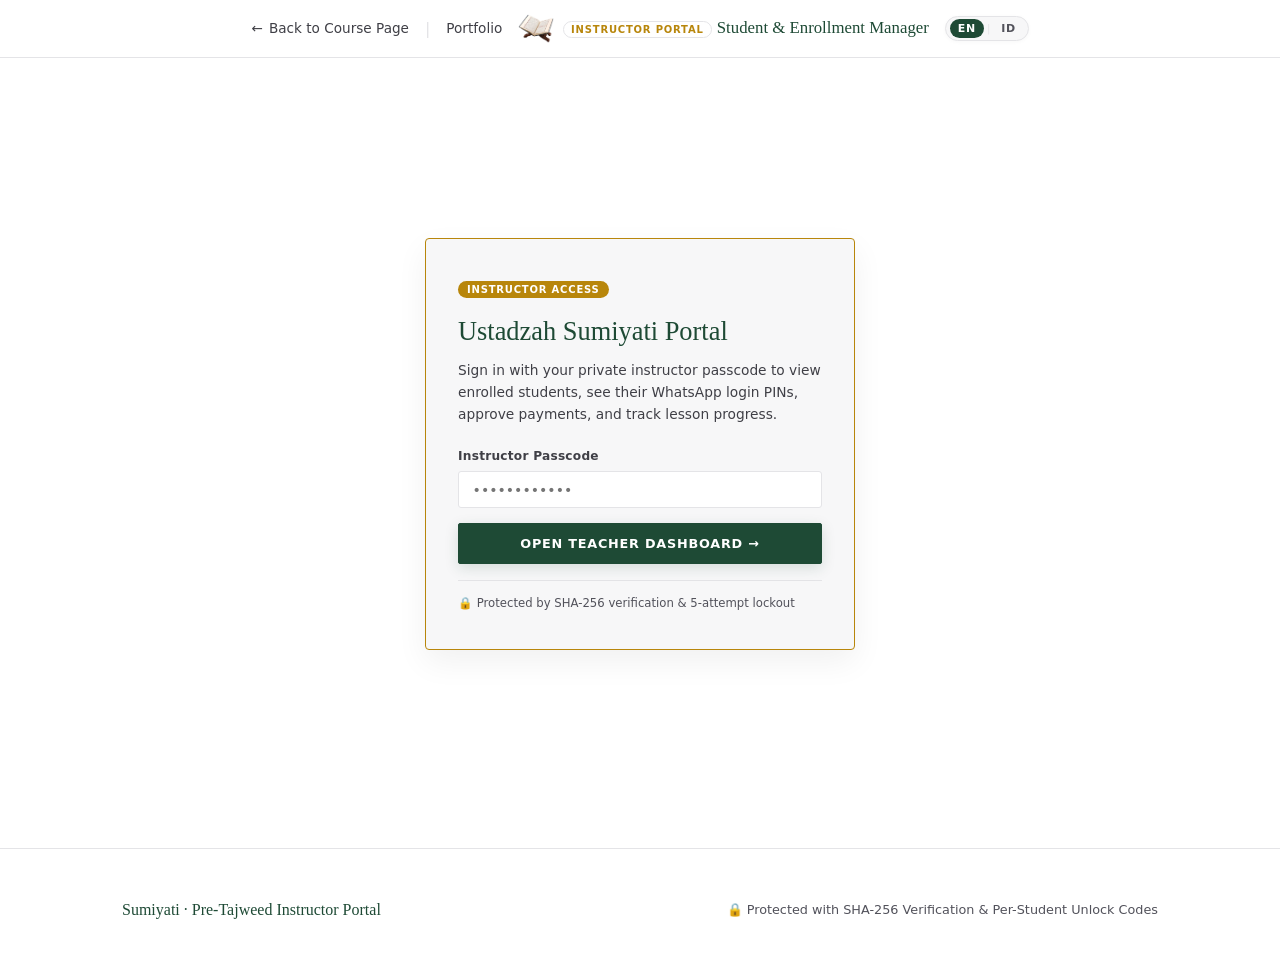
==== commit 739ad9b6: "Update brand logo using exact reference open Al-Quran on wooden rehal image" ====
--- a/admin.html
+++ b/admin.html
@@ -8,7 +8,7 @@
   <meta name="referrer" content="strict-origin-when-cross-origin" />
   <meta http-equiv="X-Content-Type-Options" content="nosniff" />
   <meta http-equiv="Content-Security-Policy" content="default-src 'self'; script-src 'self' 'unsafe-inline'; style-src 'self' 'unsafe-inline' https://fonts.googleapis.com; font-src 'self' https://fonts.gstatic.com; img-src 'self' data: https:; connect-src 'self' https://*.supabase.co https://ntfy.sh; frame-ancestors 'none'; base-uri 'self';" />
-  <link rel="icon" type="image/png" href="sumiyati-logo.png" />
+  <link rel="icon" type="image/png" href="sumiyati-logo.png?v=3" />
   <link rel="preconnect" href="https://fonts.googleapis.com" />
   <link rel="preconnect" href="https://fonts.gstatic.com" crossorigin />
   <link href="https://fonts.googleapis.com/css2?family=Amiri:ital,wght@0,400;0,700;1,400&family=Fraunces:ital,opsz,wght@0,9..144,300;0,9..144,400;0,9..144,600;1,9..144,300;1,9..144,400&family=Inter:wght@300;400;500;600&display=swap" rel="stylesheet" />
@@ -28,7 +28,7 @@
         <a href="index.html" class="back-link" id="navBackHome">Portfolio</a>
       </div>
 
-      <div class="course-header-title" style="display:flex;align-items:center;gap:.55rem;"><img src="sumiyati-logo.png" alt="Sumiyati Logo" style="width:30px;height:30px;object-fit:contain;" /><div>
+      <div class="course-header-title" style="display:flex;align-items:center;gap:.55rem;"><img src="sumiyati-logo.png?v=3" alt="Sumiyati Logo" style="width:36px;height:30px;object-fit:contain;" /><div>
         <span class="course-tag" id="adminTag">Instructor Portal</span>
         <span class="course-brand" id="adminBrand">Student &amp; Enrollment Manager</span></div></div>
 
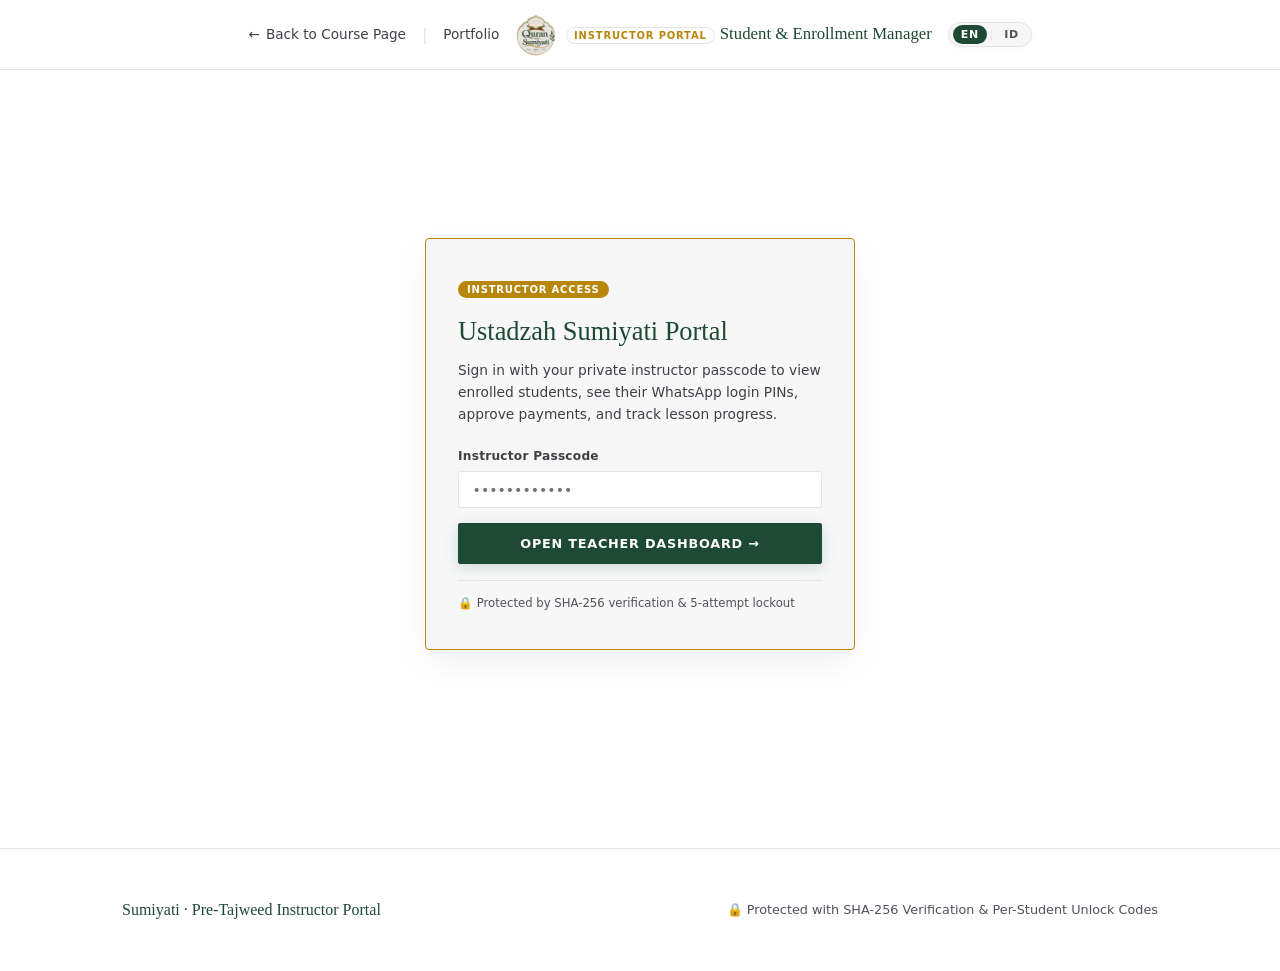
==== commit 589772c1: "Update official Quran with Sumiyati emblem logo across all pages and certificates" ====
--- a/admin.html
+++ b/admin.html
@@ -7,8 +7,8 @@
   <meta name="robots" content="noindex, nofollow, noarchive" />
   <meta name="referrer" content="strict-origin-when-cross-origin" />
   <meta http-equiv="X-Content-Type-Options" content="nosniff" />
-  <meta http-equiv="Content-Security-Policy" content="default-src 'self'; script-src 'self' 'unsafe-inline'; style-src 'self' 'unsafe-inline' https://fonts.googleapis.com; font-src 'self' https://fonts.gstatic.com; img-src 'self' data: https:; connect-src 'self' https://*.supabase.co https://ntfy.sh; frame-ancestors 'none'; base-uri 'self';" />
-  <link rel="icon" type="image/png" href="sumiyati-logo.png?v=3" />
+  <meta http-equiv="Content-Security-Policy" content="default-src 'self'; script-src 'self' 'unsafe-inline'; style-src 'self' 'unsafe-inline' https://fonts.googleapis.com; font-src 'self' https://fonts.gstatic.com; img-src 'self' data: https:; connect-src 'self' https://*.supabase.co https://script.google.com https://script.googleusercontent.com; frame-ancestors 'none'; base-uri 'self';" />
+  <link rel="icon" type="image/png" href="sumiyati-logo.png?v=4" />
   <link rel="preconnect" href="https://fonts.googleapis.com" />
   <link rel="preconnect" href="https://fonts.gstatic.com" crossorigin />
   <link href="https://fonts.googleapis.com/css2?family=Amiri:ital,wght@0,400;0,700;1,400&family=Fraunces:ital,opsz,wght@0,9..144,300;0,9..144,400;0,9..144,600;1,9..144,300;1,9..144,400&family=Inter:wght@300;400;500;600&display=swap" rel="stylesheet" />
@@ -20,15 +20,15 @@
   <header class="course-nav">
     <div class="wrap course-nav-inner">
       <div style="display:flex;align-items:center;gap:1rem;">
-        <a href="tahsin-tajweed.html" class="back-link">
+        <a href="curriculum.html" class="back-link">
           <span class="back-arrow" aria-hidden="true">←</span>
-          <span id="navBackCourse">Back to Course Page</span>
+          <span id="navBackCourse">Pre-Tajweed Curriculum</span>
         </a>
         <span style="color:var(--border);">|</span>
         <a href="index.html" class="back-link" id="navBackHome">Portfolio</a>
       </div>
 
-      <div class="course-header-title" style="display:flex;align-items:center;gap:.55rem;"><img src="sumiyati-logo.png?v=3" alt="Sumiyati Logo" style="width:36px;height:30px;object-fit:contain;" /><div>
+      <div class="course-header-title" style="display:flex;align-items:center;gap:.55rem;"><img src="sumiyati-logo.png?v=4" alt="Quran with Sumiyati Logo" style="width:42px;height:42px;object-fit:contain;" /><div>
         <span class="course-tag" id="adminTag">Instructor Portal</span>
         <span class="course-brand" id="adminBrand">Student &amp; Enrollment Manager</span></div></div>
 
@@ -101,7 +101,7 @@
               🔒 Change Passcode
             </button>
             <button type="button" class="btn-outline-sm" onclick="openCloudModal()" id="cloudSyncBtn">
-              ☁️ Cloud Setup (Supabase)
+              ☁️ Cloud &amp; Google Sheet Setup
             </button>
           </div>
         </div>
@@ -137,7 +137,7 @@
           <button type="button" class="admin-filter-pill active" data-filter="all" onclick="setRosterFilter('all')" id="filterAllBtn">All Students</button>
           <button type="button" class="admin-filter-pill" data-filter="pending" onclick="setRosterFilter('pending')" id="filterPendingBtn">⏳ Pending Approval</button>
           <button type="button" class="admin-filter-pill" data-filter="paid" onclick="setRosterFilter('paid')" id="filterPaidBtn">✨ Full Access (Paid)</button>
-          <button type="button" class="admin-filter-pill" data-filter="free" onclick="setRosterFilter('free')" id="filterFreeBtn">🌱 Free Tier (Classes 1–6)</button>
+          <button type="button" class="admin-filter-pill" data-filter="free" onclick="setRosterFilter('free')" id="filterFreeBtn">🔒 Not Enrolled Yet</button>
         </div>
         <input type="search" id="rosterSearchInput" class="admin-search-input" placeholder="Search name, WhatsApp number, PIN, city..." oninput="renderStudentRoster()" />
       </div>
@@ -203,7 +203,7 @@
         <div class="auth-form-group">
           <label for="editStudentAccess" id="lblModalAccess">Course Enrollment Status</label>
           <select id="editStudentAccess" class="auth-input">
-            <option value="free">🌱 Free Tier (Classes 01–06 Only)</option>
+            <option value="free">🔒 Registered (Not Enrolled Yet)</option>
             <option value="pending">⏳ Pending Payment Approval (Rp 199.000)</option>
             <option value="paid">✨ Full Access Unlocked (Classes 01–18 + Checkpoints)</option>
           </select>
@@ -252,6 +252,45 @@
       </p>
 
       <form onsubmit="handleSaveCloudConfig(event)">
+        <div class="auth-form-group">
+          <label for="gsheetUrlInput">📊 Google Sheets Web App URL (Optional · Direct Google Sheet Sync)</label>
+          <input type="url" id="gsheetUrlInput" class="auth-input" placeholder="https://script.google.com/macros/s/.../exec" />
+        </div>
+
+        <details style="margin-bottom:1rem;font-size:.78rem;color:var(--sub);background:var(--bg);padding:.75rem;border:1px solid var(--border);border-radius:3px;">
+          <summary style="cursor:pointer;font-weight:600;color:var(--green);">📋 View Google Sheet Apps Script (Extensions → Apps Script)</summary>
+          <pre style="margin-top:.6rem;padding:.6rem;background:#1c1a17;color:#faf7f2;border-radius:2px;overflow-x:auto;font-size:.71rem;">function doGet(e) {
+  var sheet = SpreadsheetApp.getActiveSpreadsheet().getSheetByName('Students') || SpreadsheetApp.getActiveSpreadsheet().insertSheet('Students');
+  var rows = sheet.getDataRange().getValues();
+  var out = [];
+  for (var i = 1; i &lt; rows.length; i++) {
+    if (!rows[i][2]) continue;
+    out.push({
+      id: rows[i][0], name: rows[i][1], whatsapp: String(rows[i][2]),
+      pin: String(rows[i][3]), city: rows[i][5], accessStatus: rows[i][6],
+      completedClasses: JSON.parse(rows[i][7] || '[1]'), currentLesson: Number(rows[i][8]) || 1,
+      cp1Status: rows[i][9], cp2Status: rows[i][10], notes: rows[i][11],
+      joinedAt: rows[i][12], lastActive: rows[i][13]
+    });
+  }
+  return ContentService.createTextOutput(JSON.stringify({ students: out })).setMimeType(ContentService.MimeType.JSON);
+}
+function doPost(e) {
+  var sheet = SpreadsheetApp.getActiveSpreadsheet().getSheetByName('Students') || SpreadsheetApp.getActiveSpreadsheet().insertSheet('Students');
+  if (sheet.getLastRow() === 0) {
+    sheet.appendRow(['ID','Name','WhatsApp','PIN','Unlock Code','City','Status','Completed Classes','Current Lesson','CP1','CP2','Notes','Joined At','Last Active']);
+  }
+  var payload = JSON.parse(e.postData.contents);
+  var list = payload.students || [];
+  sheet.getRange(2, 1, Math.max(1, sheet.getLastRow()), 14).clearContent();
+  for (var i = 0; i &lt; list.length; i++) {
+    var s = list[i];
+    sheet.getRange(i + 2, 1, 1, 14).setValues([[s.id, s.name, s.whatsapp, s.pin, s.personalCode, s.city, s.accessStatus, JSON.stringify(s.completedClasses || [1]), s.currentLesson, s.cp1Status, s.cp2Status, s.notes, s.joinedAt, s.lastActive]]);
+  }
+  return ContentService.createTextOutput(JSON.stringify({ ok: true })).setMimeType(ContentService.MimeType.JSON);
+}</pre>
+        </details>
+
         <div class="auth-form-group">
           <label for="supaUrlInput">Supabase Project URL</label>
           <input type="url" id="supaUrlInput" class="auth-input" placeholder="https://xyzcompany.supabase.co" />
@@ -328,7 +367,7 @@
     </div>
   </footer>
 
-  <script src="course-auth.js?v=7"></script>
+  <script src="course-auth.js?v=8"></script>
   <script>
     let currentLang = localStorage.getItem('sumiyati_lang') || 'en';
     let currentFilter = 'all';
@@ -361,7 +400,7 @@
         filter_all: "All Students",
         filter_pending: "⏳ Pending Approval",
         filter_paid: "✨ Full Access (Paid)",
-        filter_free: "🌱 Free Tier (Classes 1–6)",
+        filter_free: "🔒 Not Enrolled Yet",
         search_placeholder: "Search name, WhatsApp number, PIN, city...",
         th_student: "Student Name & Location",
         th_contact: "WhatsApp, PIN & Personal Code",
@@ -371,7 +410,7 @@
         th_actions: "Instructor Actions",
         status_paid: "✨ FULL ACCESS",
         status_pending: "⏳ PENDING PAYMENT",
-        status_free: "🌱 FREE TIER",
+        status_free: "🔒 NOT ENROLLED",
         btn_approve: "✅ Approve Full Access",
         btn_send_code: "📲 Send PIN & Code via WA",
         btn_edit_notes: "✏️ Grade / PIN",
@@ -408,7 +447,7 @@
         filter_all: "Semua Santri",
         filter_pending: "⏳ Menunggu Konfirmasi",
         filter_paid: "✨ Akses Penuh (Lunas)",
-        filter_free: "🌱 Kelas Gratis (01–06)",
+        filter_free: "🔒 Belum Aktif",
         search_placeholder: "Cari nama, nomor WhatsApp, PIN, kota...",
         th_student: "Nama Santri & Kota",
         th_contact: "Nomor WA, PIN & Kode Unik",
@@ -418,7 +457,7 @@
         th_actions: "Tindakan Pengajar",
         status_paid: "✨ AKSES PENUH",
         status_pending: "⏳ MENUNGGU VERIFIKASI",
-        status_free: "🌱 KELAS GRATIS",
+        status_free: "🔒 BELUM AKTIF",
         btn_approve: "✅ Setujui Akses Penuh",
         btn_send_code: "📲 Kirim PIN & Kode via WA",
         btn_edit_notes: "✏️ Nilai / PIN",
@@ -857,6 +896,9 @@
       const cfg = SumiyatiAuth.getSupabaseConfig();
       document.getElementById('supaUrlInput').value = cfg?.url || '';
       document.getElementById('supaKeyInput').value = cfg?.anonKey || '';
+      if (document.getElementById('gsheetUrlInput') && SumiyatiAuth.getGoogleSheetUrl) {
+        document.getElementById('gsheetUrlInput').value = SumiyatiAuth.getGoogleSheetUrl() || '';
+      }
       document.getElementById('cloudSaveFeedback').style.display = 'none';
       document.getElementById('cloudSetupOverlay').classList.add('active');
     }
@@ -869,10 +911,14 @@
       e.preventDefault();
       const url = document.getElementById('supaUrlInput').value;
       const key = document.getElementById('supaKeyInput').value;
+      const gsheetUrl = document.getElementById('gsheetUrlInput') ? document.getElementById('gsheetUrlInput').value : '';
       SumiyatiAuth.setSupabaseConfig(url, key);
+      if (SumiyatiAuth.setGoogleSheetUrl) {
+        SumiyatiAuth.setGoogleSheetUrl(gsheetUrl);
+      }
       const fb = document.getElementById('cloudSaveFeedback');
       fb.className = 'passcode-feedback success';
-      fb.textContent = url ? '✓ Supabase Cloud configuration saved & synced!' : '✓ Reverted to browser storage mode.';
+      fb.textContent = '✓ Cloud & Google Sheet configuration saved and synced!';
       fb.style.display = 'block';
     }
 
--- a/style.css
+++ b/style.css
@@ -135,6 +135,166 @@
       border-radius: 1px;
     }
 
+    /* ── Header Teaching Dropdown ── */
+    .nav-dropdown {
+      position: relative;
+      display: inline-flex;
+      align-items: center;
+    }
+    .nav-dropdown > a {
+      display: inline-flex;
+      align-items: center;
+      gap: 4px;
+    }
+    .nav-dropdown-caret {
+      font-size: 9px;
+      transition: transform .2s ease;
+      display: inline-block;
+      opacity: .75;
+    }
+    .nav-dropdown:hover .nav-dropdown-caret,
+    .nav-dropdown:focus-within .nav-dropdown-caret,
+    .nav-dropdown.open .nav-dropdown-caret {
+      transform: rotate(180deg);
+      color: var(--green);
+      opacity: 1;
+    }
+    .nav-dropdown-menu {
+      position: absolute;
+      top: calc(100% + 10px);
+      left: 50%;
+      transform: translateX(-50%) translateY(6px);
+      min-width: 280px;
+      background: #ffffff;
+      border: 1px solid var(--border);
+      border-top: 3px solid var(--green);
+      border-radius: 6px;
+      box-shadow: 0 14px 34px rgba(17, 24, 39, 0.11);
+      padding: .5rem;
+      opacity: 0;
+      visibility: hidden;
+      pointer-events: none;
+      transition: opacity .18s ease, transform .18s ease, visibility .18s ease;
+      z-index: 200;
+    }
+    .nav-dropdown-menu::before {
+      content: '';
+      position: absolute;
+      top: -14px;
+      left: 0;
+      right: 0;
+      height: 14px;
+    }
+    .nav-dropdown:hover .nav-dropdown-menu,
+    .nav-dropdown:focus-within .nav-dropdown-menu,
+    .nav-dropdown.open .nav-dropdown-menu {
+      opacity: 1;
+      visibility: visible;
+      pointer-events: auto;
+      transform: translateX(-50%) translateY(0);
+    }
+    .nav-dropdown-menu a.nav-dd-item {
+      display: flex;
+      align-items: flex-start;
+      gap: .65rem;
+      padding: .6rem .75rem;
+      border-radius: 4px;
+      text-transform: none;
+      letter-spacing: normal;
+      transition: background .15s ease, color .15s ease;
+    }
+    .nav-dropdown-menu a.nav-dd-item::after {
+      display: none !important;
+    }
+    .nav-dropdown-menu a.nav-dd-item:hover {
+      background: var(--card);
+    }
+    .nav-dd-num {
+      font-family: var(--ff-d);
+      font-size: .78rem;
+      font-weight: 600;
+      color: var(--gold);
+      background: rgba(184, 134, 11, 0.1);
+      border: 1px solid rgba(184, 134, 11, 0.25);
+      border-radius: 4px;
+      padding: 2px 6px;
+      line-height: 1.2;
+      flex-shrink: 0;
+      margin-top: 1px;
+    }
+    .nav-dd-text {
+      display: flex;
+      flex-direction: column;
+      gap: 2px;
+    }
+    .nav-dd-title {
+      font-family: var(--ff-b);
+      font-size: .82rem;
+      font-weight: 600;
+      color: var(--text);
+      line-height: 1.25;
+    }
+    .nav-dropdown-menu a.nav-dd-item:hover .nav-dd-title {
+      color: var(--green);
+    }
+    .nav-dd-sub {
+      font-family: var(--ff-b);
+      font-size: .71rem;
+      font-weight: 400;
+      color: var(--muted);
+      line-height: 1.35;
+    }
+    .nav-dd-divider {
+      height: 1px;
+      background: var(--border);
+      margin: .35rem .5rem;
+    }
+    .nav-dd-sublinks {
+      display: flex;
+      gap: .4rem;
+      padding: .2rem .75rem .45rem 2.55rem;
+      flex-wrap: wrap;
+    }
+    .nav-dd-pill {
+      font-size: .68rem !important;
+      font-weight: 600 !important;
+      text-transform: none !important;
+      letter-spacing: 0 !important;
+      padding: 3px 8px !important;
+      border-radius: 4px;
+      background: var(--card);
+      border: 1px solid var(--border);
+      color: var(--green) !important;
+      transition: all .15s ease;
+    }
+    .nav-dd-pill.primary {
+      background: var(--green);
+      color: #ffffff !important;
+      border-color: var(--green);
+    }
+    .nav-dd-pill:hover {
+      background: var(--green);
+      color: #ffffff !important;
+      border-color: var(--green);
+    }
+    .nav-dd-pill.primary:hover {
+      background: #163828;
+    }
+    .nav-dd-header {
+      font-size: 9.5px;
+      font-weight: 700;
+      letter-spacing: .12em;
+      text-transform: uppercase;
+      color: var(--muted);
+      padding: .35rem .75rem .25rem;
+      display: flex;
+      align-items: center;
+      justify-content: space-between;
+    }
+    .nav-dd-icon-mobile {
+      display: none;
+    }
+
     /* ── Language Switcher ── */
     .header-actions {
       display: flex;
@@ -1001,7 +1161,45 @@
         grid-template-columns: 1fr;
       }
 
-      header nav { display: none; }
+      header { padding: max(.75rem, env(safe-area-inset-top, .75rem)) 1rem .75rem; }
+      header .header-actions { gap: .6rem; }
+      header nav { display: flex; gap: 0; }
+      header nav > a { display: none; }
+      header nav .nav-dropdown > a {
+        background: rgba(30, 74, 53, 0.08);
+        border: 1px solid rgba(30, 74, 53, 0.35);
+        padding: .36rem .78rem;
+        border-radius: 99px;
+        color: var(--green);
+        font-weight: 600;
+        font-size: 11px;
+        box-shadow: 0 2px 6px rgba(30, 74, 53, 0.06);
+      }
+      header nav .nav-dropdown.open > a {
+        background: var(--green);
+        color: #ffffff;
+        border-color: var(--green);
+      }
+      header nav .nav-dropdown.open .nav-dropdown-caret {
+        color: #ffffff;
+      }
+      .nav-dd-icon-mobile {
+        display: inline;
+        font-size: 11px;
+      }
+      header nav .nav-dropdown > a.active::after { display: none; }
+      header nav .nav-dropdown-menu {
+        left: auto;
+        right: -52px;
+        transform: translateY(6px);
+        width: min(300px, calc(100vw - 24px));
+        min-width: 260px;
+      }
+      header nav .nav-dropdown:hover .nav-dropdown-menu,
+      header nav .nav-dropdown:focus-within .nav-dropdown-menu,
+      header nav .nav-dropdown.open .nav-dropdown-menu {
+        transform: translateY(0);
+      }
 
       .tab-bar { display: block; }
       .tab-spacer { display: block; }
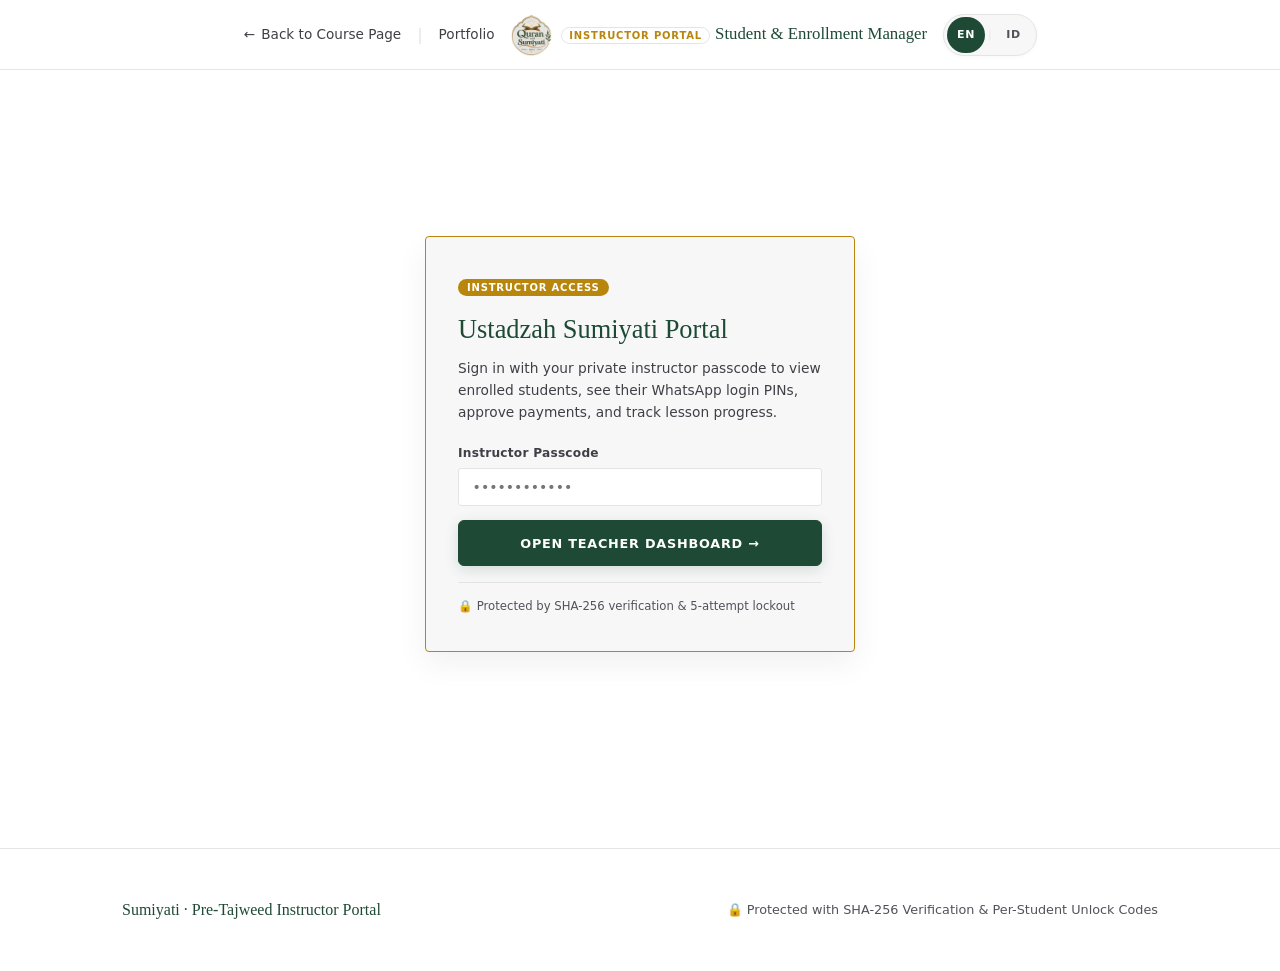
==== commit 4c7991cc: "feat(analytics): install Google Tag GTM-PKRHPWWV, conversion tracking, and CSP connect-src" ====
--- a/admin.html
+++ b/admin.html
@@ -8,7 +8,13 @@
   <meta name="referrer" content="strict-origin-when-cross-origin" />
   <meta http-equiv="X-Content-Type-Options" content="nosniff" />
   <meta http-equiv="Content-Security-Policy" content="default-src 'self'; script-src 'self' 'unsafe-inline'; style-src 'self' 'unsafe-inline' https://fonts.googleapis.com; font-src 'self' https://fonts.gstatic.com; img-src 'self' data: https:; connect-src 'self' https://*.supabase.co https://script.google.com https://script.googleusercontent.com; frame-ancestors 'none'; base-uri 'self';" />
-  <link rel="icon" type="image/png" href="sumiyati-logo.png?v=4" />
+  <link rel="icon" type="image/x-icon" href="/favicon.ico" />
+  <link rel="shortcut icon" href="/favicon.ico" />
+  <link rel="icon" type="image/png" sizes="48x48" href="/favicon-48x48.png" />
+  <link rel="icon" type="image/png" sizes="32x32" href="/favicon-32x32.png" />
+  <link rel="icon" type="image/png" sizes="192x192" href="/favicon-192x192.png" />
+  <link rel="apple-touch-icon" sizes="180x180" href="/apple-touch-icon.png" />
+  <link rel="manifest" href="/site.webmanifest" />
   <link rel="preconnect" href="https://fonts.googleapis.com" />
   <link rel="preconnect" href="https://fonts.gstatic.com" crossorigin />
   <link href="https://fonts.googleapis.com/css2?family=Amiri:ital,wght@0,400;0,700;1,400&family=Fraunces:ital,opsz,wght@0,9..144,300;0,9..144,400;0,9..144,600;1,9..144,300;1,9..144,400&family=Inter:wght@300;400;500;600&display=swap" rel="stylesheet" />
@@ -103,6 +109,9 @@
             <button type="button" class="btn-outline-sm" onclick="openCloudModal()" id="cloudSyncBtn">
               ☁️ Cloud &amp; Google Sheet Setup
             </button>
+            <a href="https://analytics.google.com/" target="_blank" rel="noopener" class="btn-outline-sm" style="text-decoration:none;">
+              📊 Google Analytics
+            </a>
           </div>
         </div>
 
--- a/style.css
+++ b/style.css
@@ -28,7 +28,10 @@
       outline-offset: 3px;
     }
 
-    html { scroll-behavior: smooth; }
+    html {
+      scroll-behavior: smooth;
+      overflow-x: clip;
+    }
 
     body {
       background: var(--bg);
@@ -37,8 +40,29 @@
       font-size: 16px;
       line-height: 1.6;
       -webkit-font-smoothing: antialiased;
-      overflow-x: hidden;
+      overflow-x: clip;
       -webkit-overflow-scrolling: touch;
+    }
+
+    .skip-link {
+      position: fixed;
+      top: -120px;
+      left: 1rem;
+      z-index: 9999;
+      background: var(--green);
+      color: var(--green-fg);
+      padding: .65rem 1rem;
+      border-radius: 6px;
+      font-size: .85rem;
+      font-weight: 600;
+      transition: top .15s ease;
+    }
+    .skip-link:focus {
+      top: 1rem;
+    }
+
+    section[id] {
+      scroll-margin-top: 84px;
     }
 
     ::selection { background: var(--green); color: var(--green-fg); }
@@ -79,10 +103,10 @@
     header {
       position: fixed; top: 0; left: 0; right: 0; z-index: 100;
       display: flex; align-items: center; justify-content: space-between;
-      padding: max(1rem, env(safe-area-inset-top, 1rem)) 2rem 1rem;
-      background: rgba(255, 255, 255, 0.94);
-      backdrop-filter: blur(10px);
-      -webkit-backdrop-filter: blur(10px);
+      padding: max(.85rem, env(safe-area-inset-top, .85rem)) max(2rem, calc((100vw - 1100px) / 2 + 2rem)) .85rem;
+      background: rgba(255, 255, 255, 0.95);
+      backdrop-filter: blur(12px);
+      -webkit-backdrop-filter: blur(12px);
       border-bottom: 1px solid var(--border);
       transition: all .25s ease;
     }
@@ -96,6 +120,14 @@
       display: flex;
       align-items: center;
       gap: 0.5rem;
+      flex-shrink: 0;
+    }
+
+    header .logo img {
+      width: 40px;
+      height: 40px;
+      object-fit: contain;
+      display: block;
     }
 
     header .logo .tag {
@@ -110,7 +142,7 @@
       font-weight: 500;
     }
 
-    header nav { display: flex; gap: 2rem; align-items: center; }
+    header nav { display: flex; gap: 1.75rem; align-items: center; }
 
     header nav a {
       font-size: 11px;
@@ -120,7 +152,10 @@
       color: var(--muted);
       transition: color .2s;
       position: relative;
-      padding: 4px 0;
+      padding: 10px 2px;
+      display: inline-flex;
+      align-items: center;
+      min-height: 40px;
     }
     header nav a:hover,
     header nav a.active { color: var(--green); }
@@ -231,7 +266,7 @@
       font-family: var(--ff-b);
       font-size: .82rem;
       font-weight: 600;
-      color: var(--text);
+      color: var(--fg);
       line-height: 1.25;
     }
     .nav-dropdown-menu a.nav-dd-item:hover .nav-dd-title {
@@ -306,10 +341,11 @@
       align-items: center;
       background: var(--card);
       border: 1px solid var(--border);
-      border-radius: 20px;
-      padding: 2px 4px;
+      border-radius: 99px;
+      padding: 2px 3px;
       gap: 2px;
       box-shadow: 0 1px 4px rgba(0,0,0,0.03);
+      flex-shrink: 0;
     }
     .lang-btn {
       background: none;
@@ -319,11 +355,16 @@
       font-weight: 600;
       letter-spacing: .06em;
       color: var(--muted);
-      padding: 3px 8px;
-      border-radius: 12px;
+      min-height: 36px;
+      min-width: 38px;
+      padding: 0 10px;
+      border-radius: 99px;
       cursor: pointer;
+      display: inline-flex;
+      align-items: center;
+      justify-content: center;
       transition: all .15s ease;
-      line-height: 1.2;
+      line-height: 1;
     }
     .lang-btn:hover {
       color: var(--green);
@@ -347,9 +388,16 @@
 
     #hero .inner {
       display: grid;
-      grid-template-columns: 1fr 340px;
+      grid-template-columns: minmax(0, 1fr) 340px;
       gap: 3.5rem;
       align-items: start;
+    }
+
+    #hero .inner > *,
+    #story .inner > *,
+    #teman-murojaah .inner > *,
+    #contact .inner > * {
+      min-width: 0;
     }
 
     .hero-credentials {
@@ -399,8 +447,9 @@
       font-weight: 600;
       letter-spacing: .06em;
       text-transform: uppercase;
+      min-height: 46px;
       padding: .75rem 1.4rem;
-      border-radius: 2px;
+      border-radius: 6px;
       transition: all .2s ease;
       cursor: pointer;
       user-select: none;
@@ -553,12 +602,13 @@
       position: relative;
       box-shadow: 0 4px 20px rgba(0,0,0,0.02);
       border-radius: 2px;
+      text-align: center;
     }
 
     .current-card::before {
       content: '';
       position: absolute;
-      top: -1px; left: -1px; width: 3px; height: calc(100% + 2px);
+      top: -1px; left: -1px; width: calc(100% + 2px); height: 3px;
       background: var(--gold);
     }
 
@@ -673,6 +723,23 @@
     }
 
     /* ── Teaching grid ── */
+    #teaching .section-label,
+    #works .section-label {
+      justify-content: center;
+    }
+    #teaching .section-label::after,
+    #works .section-label::after {
+      content: '';
+      display: inline-block;
+      width: 16px;
+      height: 1px;
+      background: var(--gold);
+    }
+    #teaching h2.section-title,
+    #works h2.section-title {
+      text-align: center;
+    }
+
     #teaching .grid {
       display: grid;
       grid-template-columns: repeat(2, 1fr);
@@ -684,6 +751,10 @@
     .teach-card {
       background: var(--bg);
       padding: 2.5rem;
+      display: flex;
+      flex-direction: column;
+      align-items: center;
+      text-align: center;
       transition: all .2s ease;
     }
     .teach-card:hover {
@@ -713,6 +784,8 @@
       font-size: .9rem;
       color: var(--sub);
       line-height: 1.65;
+      max-width: 440px;
+      margin: 0 auto;
     }
 
     /* ── Teach Card Link ── */
@@ -762,25 +835,59 @@
       transform: translateX(4px);
     }
 
+    .teach-price-badge {
+      margin-top: .85rem;
+      display: inline-flex;
+      align-items: center;
+      gap: .35rem;
+      background: rgba(30, 74, 53, 0.08);
+      border: 1px solid rgba(30, 74, 53, 0.22);
+      padding: .28rem .85rem;
+      border-radius: 99px;
+      font-size: .76rem;
+      font-weight: 700;
+      color: var(--green);
+    }
+    .teach-card-actions {
+      display: flex;
+      gap: .65rem;
+      flex-wrap: wrap;
+      margin-top: .85rem;
+      justify-content: center;
+      width: 100%;
+    }
+    .teach-card-btn {
+      min-height: 44px;
+      padding: .55rem 1.05rem;
+      font-size: .75rem;
+      border-radius: 6px;
+    }
+
     #teaching .note {
       font-size: .9rem;
       color: var(--muted);
       margin-top: 2rem;
       display: flex;
       align-items: center;
+      justify-content: center;
+      text-align: center;
       gap: .5rem;
       flex-wrap: wrap;
     }
     #teaching .note a {
       color: var(--green);
-      font-weight: 500;
+      font-weight: 600;
       display: inline-flex;
       align-items: center;
       gap: .3rem;
-      transition: color .15s;
+      min-height: 42px;
+      padding: .25rem .6rem;
+      border-radius: 6px;
+      transition: color .15s, background .15s;
     }
     #teaching .note a:hover {
       color: var(--gold);
+      background: rgba(184, 134, 11, 0.06);
       text-decoration: underline;
     }
 
@@ -789,20 +896,30 @@
 
     .work-item {
       display: flex;
-      gap: 2.5rem;
-      align-items: flex-start;
-      padding: 2.25rem 0;
+      flex-direction: column;
+      gap: .85rem;
+      align-items: center;
+      text-align: center;
+      padding: 2.25rem 1.5rem;
       border-bottom: 1px solid var(--border);
-      transition: transform .2s, padding-left .2s;
+      transition: background .2s ease;
     }
     .work-item:hover {
-      padding-left: .75rem;
-    }
-
-    .work-meta { width: 80px; flex-shrink: 0; text-align: center; }
+      background: var(--card);
+    }
+
+    .work-meta {
+      width: auto;
+      display: inline-flex;
+      align-items: center;
+      justify-content: center;
+      gap: .65rem;
+      flex-shrink: 0;
+      text-align: center;
+    }
 
     .work-type {
-      display: block;
+      display: inline-block;
       font-size: 10px;
       font-weight: 600;
       letter-spacing: .1em;
@@ -810,8 +927,8 @@
       border: 1px solid var(--border);
       color: var(--green);
       background: var(--card);
-      padding: .25rem .45rem;
-      margin-bottom: .45rem;
+      padding: .25rem .6rem;
+      margin-bottom: 0;
       border-radius: 2px;
     }
 
@@ -822,7 +939,13 @@
       letter-spacing: .05em;
     }
 
-    .work-content { flex: 1; }
+    .work-content {
+      flex: 1;
+      width: 100%;
+      max-width: 720px;
+      margin: 0 auto;
+      text-align: center;
+    }
 
     .work-title {
       font-family: var(--ff-d);
@@ -834,6 +957,7 @@
 
     .work-title.rtl {
       direction: rtl;
+      text-align: center;
       font-family: var(--ff-ar);
       font-size: 1.6rem;
       line-height: 1.4;
@@ -844,6 +968,7 @@
       font-size: .95rem;
       color: var(--muted);
       direction: rtl;
+      text-align: center;
       font-family: var(--ff-ar);
       margin-bottom: .6rem;
       line-height: 1.5;
@@ -853,6 +978,8 @@
       font-size: .9rem;
       color: var(--sub);
       line-height: 1.65;
+      max-width: 680px;
+      margin: 0 auto;
     }
 
     /* ── Teman Murojaah ── */
@@ -880,14 +1007,15 @@
       border-radius: 2px;
       position: relative;
       overflow: hidden;
+      text-align: center;
     }
 
     .stat-card::after {
       content: '';
       position: absolute;
-      top: 0; right: 0; width: 4px; height: 100%;
+      top: 0; left: 0; width: 100%; height: 3px;
       background: var(--gold);
-      opacity: .6;
+      opacity: .7;
     }
 
     .stat-num {
@@ -969,7 +1097,7 @@
     }
 
     .faq-item.open .faq-icon { transform: rotate(45deg); color: var(--green); }
-    .faq-item.open .faq-a { max-height: 250px; padding-bottom: 1.5rem; }
+    .faq-item.open .faq-a { max-height: 480px; padding-bottom: 1.5rem; }
 
     /* ── Contact ── */
     #contact .inner {
@@ -987,9 +1115,9 @@
       line-height: 1.75;
     }
 
-    .contact-links { display: flex; flex-direction: column; gap: 1.1rem; }
-
-    .contact-row { display: flex; gap: 1.5rem; align-items: baseline; }
+    .contact-links { display: flex; flex-direction: column; gap: .65rem; }
+
+    .contact-row { display: flex; gap: 1.25rem; align-items: center; min-height: 44px; }
 
     .contact-key {
       font-size: 10px;
@@ -1009,9 +1137,15 @@
       display: inline-flex;
       align-items: center;
       gap: .35rem;
+      min-height: 42px;
+      padding: .35rem .75rem;
+      margin-left: -.75rem;
+      border-radius: 6px;
+      word-break: break-word;
     }
     .contact-val:hover {
       color: var(--gold);
+      background: rgba(184, 134, 11, 0.06);
       transform: translateX(3px);
     }
 
@@ -1021,8 +1155,10 @@
       padding: 3rem;
       display: flex;
       flex-direction: column;
-      justify-content: space-between;
-      border-radius: 2px;
+      align-items: center;
+      justify-content: center;
+      text-align: center;
+      border-radius: 8px;
       box-shadow: 0 10px 30px rgba(30,74,53,0.12);
       position: relative;
     }
@@ -1033,7 +1169,7 @@
       line-height: 1;
       color: var(--gold-light);
       opacity: .4;
-      margin-bottom: -1.5rem;
+      margin-bottom: -.75rem;
     }
 
     .quote-text {
@@ -1042,7 +1178,8 @@
       font-style: italic;
       font-size: 1.3rem;
       line-height: 1.65;
-      margin-bottom: 2rem;
+      max-width: 460px;
+      margin: 0 auto 1.75rem;
       position: relative;
       z-index: 1;
     }
@@ -1070,7 +1207,21 @@
       font-size: 1rem;
     }
 
-    footer .meta { font-size: .8rem; color: var(--muted); }
+    footer .meta { font-size: .8rem; color: var(--muted); line-height: 1.7; }
+    .footer-portal-link {
+      color: var(--green);
+      font-weight: 600;
+      text-decoration: underline;
+      display: inline-flex;
+      align-items: center;
+      min-height: 40px;
+      padding: 0 .45rem;
+      border-radius: 6px;
+    }
+    .footer-portal-link:hover {
+      background: rgba(30, 74, 53, 0.06);
+      color: var(--gold);
+    }
 
     /* ── Mobile bottom tab bar ── */
     .tab-bar {
@@ -1078,11 +1229,12 @@
       position: fixed;
       bottom: 0; left: 0; right: 0;
       z-index: 100;
-      background: rgba(255, 255, 255, 0.96);
-      backdrop-filter: blur(12px);
-      -webkit-backdrop-filter: blur(12px);
+      background: rgba(255, 255, 255, 0.97);
+      backdrop-filter: blur(14px);
+      -webkit-backdrop-filter: blur(14px);
       border-top: 1px solid var(--border);
-      padding-bottom: max(0.5rem, env(safe-area-inset-bottom, 0.5rem));
+      box-shadow: 0 -4px 18px rgba(17, 24, 39, 0.05);
+      padding-bottom: max(0.35rem, env(safe-area-inset-bottom, 0.35rem));
     }
 
     .tab-bar nav {
@@ -1095,13 +1247,14 @@
       flex-direction: column;
       align-items: center;
       justify-content: center;
-      padding: .65rem .25rem;
-      gap: .25rem;
+      min-height: 54px;
+      padding: .45rem .2rem;
+      gap: .22rem;
       position: relative;
       color: var(--muted);
-      transition: color .15s, transform .1s ease;
-      font-size: 10px;
-      letter-spacing: .02em;
+      transition: color .15s, background .15s, transform .1s ease;
+      font-size: 11px;
+      letter-spacing: .01em;
       text-align: center;
       user-select: none;
       -webkit-user-select: none;
@@ -1112,25 +1265,31 @@
     }
 
     .tab-link .icon { font-size: 1.15rem; line-height: 1; }
-    .tab-link .lbl { line-height: 1; font-weight: 500; }
-
-    .tab-link.active { color: var(--green); font-weight: 600; }
+    .tab-link .lbl { line-height: 1.1; font-weight: 500; }
+
+    .tab-link.active {
+      color: var(--green);
+      font-weight: 700;
+      background: rgba(30, 74, 53, 0.045);
+    }
 
     .tab-link.active::after {
       content: '';
       position: absolute;
       top: 0; left: 50%;
       transform: translateX(-50%);
-      width: 28px; height: 2px;
+      width: 32px; height: 2.5px;
       background: var(--gold);
+      border-radius: 0 0 2px 2px;
     }
 
     /* Mobile spacer */
-    .tab-spacer { display: none; height: calc(68px + env(safe-area-inset-bottom, 0px)); }
+    .tab-spacer { display: none; height: calc(70px + env(safe-area-inset-bottom, 0px)); }
 
     /* ── Responsive ── */
     @media (max-width: 900px) {
-      #hero { padding: 5.5rem 0 3rem; }
+      section[id] { scroll-margin-top: 70px; }
+      #hero { padding: 4.9rem 0 2.5rem; }
 
       #hero .inner,
       #hero .inner.hero-grid,
@@ -1138,13 +1297,23 @@
       #teman-murojaah .inner,
       #contact .inner {
         grid-template-columns: 1fr;
-        gap: 3rem;
+        gap: 2.5rem;
       }
 
       .hero-photo-mobile {
         display: block;
-        max-width: 300px;
-        margin: 1.25rem auto 1.75rem;
+        max-width: 205px;
+        margin: .75rem auto 1.15rem;
+      }
+      .hero-photo-mobile .hero-photo {
+        aspect-ratio: 4 / 4.35;
+        object-position: center 42%;
+      }
+      .hero-photo-mobile .photo-badge {
+        bottom: 8px;
+        left: 8px;
+        right: 8px;
+        padding: .38rem .65rem;
       }
 
       .hero-photo-desktop {
@@ -1161,19 +1330,23 @@
         grid-template-columns: 1fr;
       }
 
-      header { padding: max(.75rem, env(safe-area-inset-top, .75rem)) 1rem .75rem; }
-      header .header-actions { gap: .6rem; }
+      header { padding: max(.55rem, env(safe-area-inset-top, .55rem)) 1rem .55rem; }
+      header .logo { font-size: 1.05rem; gap: .4rem; min-height: 40px; }
+      header .logo img { width: 36px; height: 36px; }
+      header .header-actions { gap: .5rem; }
       header nav { display: flex; gap: 0; }
       header nav > a { display: none; }
       header nav .nav-dropdown > a {
         background: rgba(30, 74, 53, 0.08);
-        border: 1px solid rgba(30, 74, 53, 0.35);
-        padding: .36rem .78rem;
+        border: 1px solid rgba(30, 74, 53, 0.32);
+        min-height: 40px;
+        padding: 0 .82rem;
         border-radius: 99px;
         color: var(--green);
         font-weight: 600;
         font-size: 11px;
         box-shadow: 0 2px 6px rgba(30, 74, 53, 0.06);
+        white-space: nowrap;
       }
       header nav .nav-dropdown.open > a {
         background: var(--green);
@@ -1189,11 +1362,29 @@
       }
       header nav .nav-dropdown > a.active::after { display: none; }
       header nav .nav-dropdown-menu {
-        left: auto;
-        right: -52px;
+        position: fixed;
+        top: 60px;
+        left: 12px;
+        right: 12px;
+        width: auto;
+        max-width: 420px;
+        min-width: 0;
+        margin: 0 auto;
         transform: translateY(6px);
-        width: min(300px, calc(100vw - 24px));
-        min-width: 260px;
+        border-radius: 10px;
+        max-height: calc(100vh - 140px);
+        overflow-y: auto;
+      }
+      header nav .nav-dropdown-menu a.nav-dd-item {
+        min-height: 46px;
+        padding: .65rem .75rem;
+      }
+      .nav-dd-pill {
+        min-height: 38px;
+        display: inline-flex;
+        align-items: center;
+        padding: 6px 12px !important;
+        font-size: .74rem !important;
       }
       header nav .nav-dropdown:hover .nav-dropdown-menu,
       header nav .nav-dropdown:focus-within .nav-dropdown-menu,
@@ -1204,42 +1395,135 @@
       .tab-bar { display: block; }
       .tab-spacer { display: block; }
 
-      h1.display { font-size: 3.25rem; }
-      h2.section-title { font-size: 2.25rem; margin-bottom: 2.25rem; }
-
-      .work-item { gap: 1.5rem; }
+      h1.display { font-size: 2.75rem; margin-bottom: .65rem; }
+      .eyebrow { margin-bottom: .5rem; }
+      h2.section-title { font-size: 2.15rem; margin-bottom: 2rem; }
+
+      .work-item { gap: 1rem; }
+
+      .timeline {
+        max-width: 520px;
+        margin: 0 auto;
+      }
 
       #teman-murojaah .stat-cards {
-        flex-direction: row;
-        flex-wrap: wrap;
-      }
-      #teman-murojaah .stat-card { flex: 1; min-width: 140px; }
-
-      #contact .inner { gap: 2.5rem; }
-      .quote-block { padding: 2.25rem; }
+        display: grid;
+        grid-template-columns: repeat(3, 1fr);
+        gap: .65rem;
+      }
+      #teman-murojaah .stat-card {
+        padding: 1.15rem .65rem;
+      }
+      #teman-murojaah .stat-num {
+        font-size: clamp(1.35rem, 4.5vw, 1.9rem);
+      }
+
+      #contact .inner { gap: 2.25rem; }
+      .quote-block { padding: 2rem 1.5rem; }
+
+      #hero .hero-content { text-align: center; }
+      #hero .eyebrow { justify-content: center; }
+      #hero .hero-bio { margin-left: auto; margin-right: auto; text-align: center; font-size: .98rem; line-height: 1.62; }
+      #hero .hero-credentials { justify-content: center; margin: 1rem 0 1.1rem; gap: .45rem; }
+      #hero .hero-actions { justify-content: center; margin-top: .5rem; }
+
+      #story .section-label,
+      #teman-murojaah .section-label,
+      #contact .section-label { justify-content: center; }
+      #story .section-label::after,
+      #teman-murojaah .section-label::after,
+      #contact .section-label::after {
+        content: '';
+        display: inline-block;
+        width: 16px;
+        height: 1px;
+        background: var(--gold);
+      }
+      #story h2.section-title,
+      #teman-murojaah h2.section-title,
+      #contact h2.section-title { text-align: center; }
+      #story .prose p,
+      #teman-murojaah .prose p,
+      #contact .bio { text-align: center; max-width: 60ch; margin-left: auto; margin-right: auto; }
+      #teman-murojaah .faq-label { justify-content: center; margin-top: 2.5rem; }
+      #teman-murojaah .faq-label::after {
+        content: '';
+        display: inline-block;
+        width: 12px;
+        height: 1px;
+        background: var(--gold);
+      }
+      #contact .contact-row {
+        flex-direction: column;
+        align-items: center;
+        justify-content: center;
+        gap: .2rem;
+        text-align: center;
+      }
+      #contact .contact-key { width: auto; }
+      #contact .contact-val {
+        margin-left: 0;
+        background: var(--card);
+        border: 1px solid var(--border);
+        padding: .45rem 1rem;
+        min-height: 44px;
+        justify-content: center;
+      }
+      footer .wrap { justify-content: center !important; text-align: center; }
     }
 
     @media (max-width: 540px) {
-      .wrap { padding: 0 1.25rem; }
-      section { padding: 3.5rem 0; }
-      #hero { padding: 5rem 0 2.5rem; }
-      h1.display { font-size: 2.6rem; }
-      .hero-photo-mobile { max-width: 280px; margin: 1rem auto 1.5rem; }
-      .hero-actions { flex-direction: column; width: 100%; }
-      .hero-actions .btn { width: 100%; }
-      .work-item { flex-direction: column; gap: .75rem; }
-      .work-meta { text-align: left; display: flex; gap: .75rem; align-items: center; width: auto; }
+      .wrap { padding: 0 1.15rem; }
+      section { padding: 3rem 0; }
+      #hero { padding: 4.5rem 0 2.15rem; }
+      .eyebrow { font-size: 10px; margin-bottom: .4rem; }
+      h1.display { font-size: 2.4rem; margin-bottom: .5rem; }
+      .hero-photo-mobile { max-width: 185px; margin: .5rem auto .95rem; }
+      #hero .hero-bio { font-size: .92rem; line-height: 1.56; }
+      #hero .hero-credentials { margin: .85rem 0 .95rem; gap: .4rem; }
+      .cred-pill { font-size: .74rem; padding: .34rem .7rem; }
+      .hero-actions {
+        display: grid;
+        grid-template-columns: 1fr 1fr;
+        gap: .55rem;
+        width: 100%;
+      }
+      .hero-actions .btn {
+        width: 100%;
+        min-height: 46px;
+        padding: .65rem .6rem;
+        font-size: .74rem;
+        letter-spacing: .04em;
+      }
+      .teach-card { padding: 1.85rem 1.25rem; }
+      .work-item { flex-direction: column; gap: .75rem; padding: 1.65rem .85rem; }
+      .work-meta { text-align: center; display: inline-flex; justify-content: center; gap: .65rem; align-items: center; width: auto; }
       .work-type { margin-bottom: 0; }
-      .photo-badge { padding: .5rem .75rem; }
-      .badge-title { font-size: .88rem; }
-      .badge-sub { font-size: .65rem; }
+      .photo-badge { padding: .35rem .6rem; }
+      .badge-title { font-size: .82rem; }
+      .badge-sub { font-size: .62rem; }
+      .quote-block { padding: 1.75rem 1.25rem; }
+      .quote-text { font-size: 1.1rem; line-height: 1.6; }
     }
 
     @media (max-width: 380px) {
-      .wrap { padding: 0 1rem; }
-      h1.display { font-size: 2.25rem; }
-      .hero-photo-mobile { max-width: 250px; margin: 0.75rem auto 1.25rem; }
-      .cred-pill { font-size: .75rem; padding: .3rem .65rem; }
+      .wrap { padding: 0 .95rem; }
+      header { padding-left: .75rem; padding-right: .75rem; }
+      header .logo { font-size: .98rem; gap: .35rem; }
+      header .logo img { width: 32px; height: 32px; }
+      header nav .nav-dropdown > a { padding: 0 .65rem; font-size: 10.5px; }
+      .lang-btn { min-width: 34px; padding: 0 7px; font-size: 10.5px; }
+      h1.display { font-size: 2.15rem; }
+      .hero-photo-mobile { max-width: 170px; margin: .45rem auto .85rem; }
+      .cred-pill { font-size: .71rem; padding: .28rem .58rem; }
+      .hero-actions { grid-template-columns: 1fr; }
+      #teman-murojaah .stat-cards { gap: .45rem; }
+      #teman-murojaah .stat-card { padding: .9rem .35rem; }
+      #teman-murojaah .stat-num { font-size: 1.25rem; }
+      #teman-murojaah .stat-lbl { font-size: .7rem; }
+    }
+    @media (max-width: 330px) {
+      #teman-murojaah .stat-cards { grid-template-columns: 1fr; }
     }
 
     /* ── Course Page Specifics ── */
